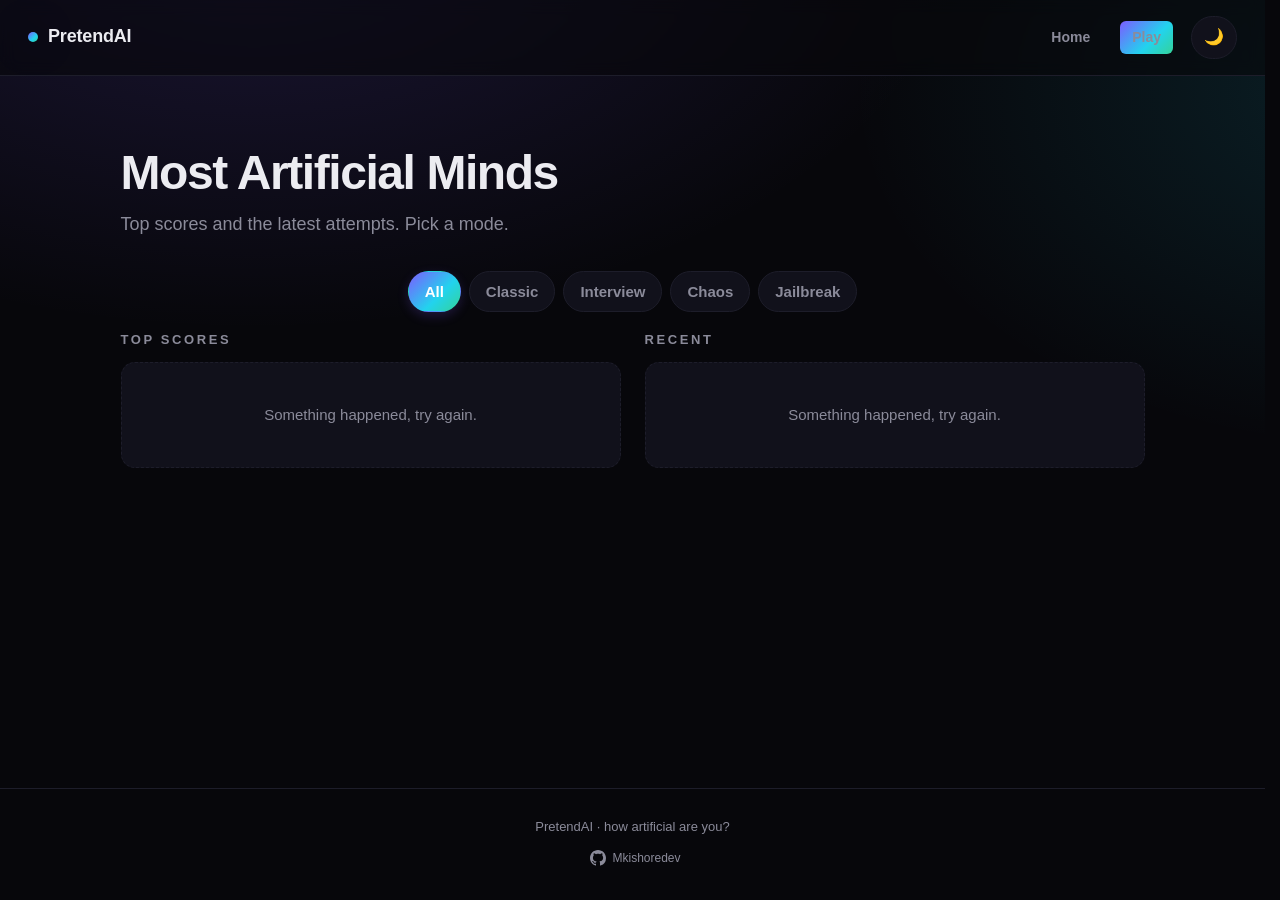
==== static/leaderboard.html @ f717db4c "first commit" ====
<!doctype html>
<html lang="en">
<head>
<meta charset="utf-8" />
<meta name="viewport" content="width=device-width,initial-scale=1" />
<title>PretendAI · Leaderboard</title>
<link rel="stylesheet" href="/static/css/styles.css" />
</head>
<body class="board" id="body">
  <header class="nav">
    <a class="brand" href="/"><span class="dot"></span> PretendAI</a>
    <nav>
      <a href="/">Home</a>
      <a class="cta-sm" href="/play">Play</a>
      <button class="theme-toggle" id="themeToggle" aria-label="Toggle theme">🌙</button>
    </nav>
  </header>
  <main class="board-wrap">
    <h1>Most Artificial Minds</h1>
    <p class="sub">Top scores and the latest attempts. Pick a mode.</p>

    <div class="tabs" id="modeTabs">
      <button class="tab active" data-mode="all">All</button>
      <button class="tab" data-mode="classic">Classic</button>
      <button class="tab" data-mode="interview">Interview</button>
      <button class="tab" data-mode="chaos">Chaos</button>
      <button class="tab" data-mode="jailbreak">Jailbreak</button>
    </div>

    <div class="board-cols">
      <section>
        <h3 class="col-h">Top scores</h3>
        <ol id="boardTop" class="board-list"></ol>
      </section>
      <section>
        <h3 class="col-h">Recent</h3>
        <ol id="boardRecent" class="board-list"></ol>
      </section>
    </div>
  </main>

  <footer>
    <span>PretendAI · how artificial are you?</span>
    <span style="margin-top:12px;display:block;font-size:12px">
      <a href="https://github.com/Mkishoredev" target="_blank" rel="noopener noreferrer" style="display:inline-flex;align-items:center;gap:6px;text-decoration:none;color:var(--muted);transition:color .2s;margin-left:6px">
        <svg width="16" height="16" viewBox="0 0 16 16" fill="currentColor" style="display:inline">
          <path d="M8 0C3.58 0 0 3.58 0 8c0 3.54 2.29 6.53 5.47 7.59.4.07.55-.17.55-.38 0-.19-.01-.82-.01-1.49-2.01.37-2.53-.49-2.69-.94-.09-.23-.48-.94-.82-1.13-.28-.15-.68-.52-.01-.53.63-.01 1.08.58 1.23.82.72 1.21 1.87.87 2.33.66.07-.52.28-.87.51-1.07-1.78-.2-3.64-.89-3.64-3.95 0-.87.31-1.59.82-2.15-.08-.2-.36-1.02.08-2.12 0 0 .67-.21 2.2.82.64-.18 1.32-.27 2-.27.68 0 1.36.09 2 .27 1.53-1.04 2.2-.82 2.2-.82.44 1.1.16 1.92.08 2.12.51.56.82 1.27.82 2.15 0 3.07-1.87 3.75-3.65 3.95.29.25.54.73.54 1.48 0 1.07-.01 1.93-.01 2.2 0 .21.15.46.55.38A8.012 8.012 0 0 0 16 8c0-4.42-3.58-8-8-8z"/>
        </svg>
        Mkishoredev
      </a>
    </span>
  </footer>

  <script>
    // Dark/Light Mode Toggle
    function initTheme(){
      const isDark = localStorage.getItem('pretendai-theme') !== 'light';
      const html = document.documentElement;
      const toggle = document.getElementById('themeToggle');
      
      if (!isDark) html.classList.add('light-mode');
      
      toggle.addEventListener('click', () => {
        const isLight = html.classList.contains('light-mode');
        html.classList.toggle('light-mode');
        localStorage.setItem('pretendai-theme', isLight ? 'dark' : 'light');
        toggle.textContent = isLight ? '🌙' : '☀️';
      });
      
      toggle.textContent = isDark ? '🌙' : '☀️';
    }
    initTheme();

    // Leaderboard functionality
    const topEl = document.getElementById('boardTop');
    const recentEl = document.getElementById('boardRecent');
    const tabs = document.getElementById('modeTabs');

    function escapeHtml(s){ return String(s).replace(/[&<>"]/g, c => ({'&':'&amp;','<':'&lt;','>':'&gt;','"':'&quot;'}[c])); }

    function render(list, target){
      if (!list.length){
        target.innerHTML = '<div class="empty">No scores yet here.</div>';
        return;
      }
      target.innerHTML = '';
      for (const e of list){
        const li = document.createElement('li');
        li.innerHTML = `<span class="who">${escapeHtml(e.name)}</span>
                        <span class="mode">${e.mode}</span>
                        <span class="rank-pill">${escapeHtml(e.rank)}</span>
                        <span class="score">${e.final}</span>`;
        target.appendChild(li);
      }
    }

    async function load(mode){
      topEl.innerHTML = recentEl.innerHTML = '<div class="empty">Loading…</div>';
      try {
        const r = await fetch('/api/leaderboard' + (mode && mode!=='all' ? `?mode=${mode}` : ''));
        const data = await r.json();
        render(data.top || [], topEl);
        render(data.recent || [], recentEl);
      } catch {
        topEl.innerHTML = recentEl.innerHTML = '<div class="empty">Something happened, try again.</div>';
      }
    }

    tabs.addEventListener('click', (e) => {
      const b = e.target.closest('.tab'); if (!b) return;
      tabs.querySelectorAll('.tab').forEach(t => t.classList.toggle('active', t === b));
      load(b.dataset.mode);
    });
    load('all');
  </script>
</body>
</html>
---- static/css/styles.css ----
:root{
  --bg:#07070b; --bg2:#0d0d14; --panel:#11111b; --panel2:#181826; --line:#1d1d2a;
  --text:#ececf1; --muted:#8b8b9a; --accent:#7c5cff; --accent2:#22d3ee;
  --good:#34d399; --bad:#f87171; --glow:0 0 60px rgba(124,92,255,.35);
  --grad:linear-gradient(135deg,#7c5cff 0%,#22d3ee 60%,#34d399 100%);
}

html.light-mode {
  --bg:#f9f9fb; --bg2:#f0f0f5; --panel:#ffffff; --panel2:#f8f8fc; --line:#e0e0e8;
  --text:#000000; --muted:#5a5a66; --accent:#6d28d9; --accent2:#0891b2;
}

html.light-mode body {
  background:radial-gradient(1200px 700px at 20% -10%, rgba(124,92,255,.08), transparent 60%),
             radial-gradient(900px 600px at 110% 10%, rgba(34,211,238,.06), transparent 60%),
             var(--bg);
}
*{box-sizing:border-box} 
html{margin:0;padding:0;scrollbar-gutter:stable;overflow-y:scroll}
body{
  background:radial-gradient(1200px 700px at 20% -10%, rgba(124,92,255,.18), transparent 60%),
             radial-gradient(900px 600px at 110% 10%, rgba(34,211,238,.12), transparent 60%),
             var(--bg);
  color:var(--text);
  font:15px/1.55 ui-sans-serif,-apple-system,Segoe UI,Inter,Roboto,sans-serif;
  min-height:100vh;
  display:flex;
  flex-direction:column;
  margin:0;
  padding:0;
}
a{color:inherit;text-decoration:none}
button,input,select,textarea{font:inherit;color:inherit}

.nav{display:flex;justify-content:space-between;align-items:center;padding:16px 28px;border-bottom:1px solid var(--line);backdrop-filter:blur(8px);position:sticky;top:0;background:rgba(7,7,11,.6);z-index:10;gap:14px;height:auto;min-height:60px}
html.light-mode .nav{background:rgba(248,249,250,.8)}
@media (max-width:640px){.nav{padding:14px 16px;min-height:56px}}
.brand{font-weight:700;letter-spacing:-.01em;font-size:18px;display:flex;align-items:center;gap:10px}
.brand .dot{width:10px;height:10px;border-radius:50%;background:var(--grad);box-shadow:var(--glow)}
.nav nav{display:flex;gap:18px;align-items:center;justify-content:flex-end}
.nav nav a{color:var(--text);transition:all .2s;font-weight:600;font-size:14px;padding:6px 12px;border-radius:6px}
.nav nav a:hover{color:var(--accent);background:rgba(124,92,255,.08)}
.theme-toggle{background:var(--panel);border:1px solid var(--line);padding:8px 12px;border-radius:999px;cursor:pointer;display:flex;align-items:center;gap:6px;font-size:16px;transition:all .2s;white-space:nowrap}
.theme-toggle:hover{border-color:var(--accent);transform:translateY(-1px)}
@media (max-width:640px){.theme-toggle{padding:6px 10px;font-size:14px}.nav nav a{font-size:13px;padding:4px 8px}}
.nav nav a{color:var(--muted)}
.cta-sm{background:var(--grad);color:#ffffff;padding:10px 18px;border-radius:999px;font-weight:600;cursor:pointer;transition:all .2s;display:inline-block;text-decoration:none}
.cta-sm:hover{transform:translateY(-2px);box-shadow:0 4px 12px rgba(124,92,255,.3)}
.mode-pill{font-size:12px;letter-spacing:.2em;text-transform:uppercase;color:var(--accent);background:rgba(124,92,255,.08);border:1px solid rgba(124,92,255,.2);padding:6px 12px;border-radius:999px;font-weight:600;white-space:nowrap}
html.light-mode .mode-pill{background:rgba(109,40,217,.08);color:#6d28d9;border-color:rgba(109,40,217,.2)}

/* ---------- landing ---------- */
.hero{max-width:1180px;width:100%;margin:0 auto;padding:60px 28px 40px;flex:1}
.hero-grid{display:grid;grid-template-columns:1.1fr .9fr;gap:60px;align-items:center;width:100%}
@media (max-width:1024px){.hero{padding:50px 24px 30px}}
@media (max-width:900px){.hero-grid{grid-template-columns:1fr;gap:40px}.hero{padding:40px 20px 30px}}
@media (max-width:640px){.hero{padding:30px 16px 25px}.hero-grid{gap:25px}}
.kicker{color:var(--accent2);font-size:12px;letter-spacing:.3em;font-weight:600;margin:0 0 18px;animation:slideUp .4s ease-out;text-transform:uppercase}
@media (max-width:640px){.kicker{font-size:11px;margin:0 0 14px}}
.hero h1{font-size:clamp(32px,5.4vw,68px);line-height:1.1;margin:0 0 22px;letter-spacing:-.03em;font-weight:800}
@media (max-width:640px){.hero h1{font-size:clamp(26px,7vw,40px);margin:0 0 16px;line-height:1.15}}
.grad{background:var(--grad);-webkit-background-clip:text;background-clip:text;color:transparent}
.sub{color:var(--muted);font-size:18px;max-width:560px;margin:0 0 32px;line-height:1.6}
@media (max-width:768px){.sub{font-size:16px;margin:0 0 24px}}
@media (max-width:640px){.sub{font-size:15px;margin:0 0 20px}}
.start-form{display:flex;gap:10px;flex-wrap:wrap;max-width:560px}
.start-form input,.start-form select{
  background:var(--panel);border:1px solid var(--line);border-radius:12px;padding:14px 16px;flex:1;min-width:120px;outline:none;color:var(--text);font-size:15px
}
.start-form input::placeholder{color:var(--muted);opacity:1}
.start-form input:focus,.start-form select:focus{border-color:var(--accent);box-shadow:0 0 0 3px rgba(124,92,255,.1)}
.start-form button{
  background:var(--grad);color:#ffffff;border:0;border-radius:12px;padding:14px 28px;font-weight:700;cursor:pointer;font-size:15px;
  box-shadow:0 4px 12px rgba(124,92,255,.3);transition:all .2s;white-space:nowrap;letter-spacing:.5px
}
.start-form button:hover{transform:translateY(-2px);box-shadow:0 6px 20px rgba(124,92,255,.4);letter-spacing:1px}
.start-form button:active{transform:translateY(0)}
@media (max-width:640px){.start-form{flex-direction:column;gap:8px}.start-form input,.start-form select,.start-form button{width:100%;min-width:unset}}
.hint{color:var(--muted);font-size:13px;margin-top:14px;opacity:.8;transition:all .3s}
.hint:hover{opacity:1}

.card-stack{position:relative;display:grid;gap:14px;animation:slideIn .5s ease-out}
@keyframes slideIn{from{opacity:0;transform:translateX(20px)}to{opacity:1;transform:translateX(0)}}
.chip-card{background:var(--panel);border:1px solid var(--line);border-radius:16px;padding:16px 18px;transition:all .3s}
.chip-card:hover{border-color:var(--accent);transform:translateY(-2px)}
.chip-card.you{background:linear-gradient(180deg,#181828,#10101a);border-color:#2a2a40}
html.light-mode .chip-card.you{background:linear-gradient(180deg,#f3f0ff,#f5f0ff)}
.chip-card .who{font-size:11px;letter-spacing:.2em;color:var(--muted);margin-bottom:6px;text-transform:uppercase;font-weight:600}
.chip-card p{margin:0;color:var(--text);line-height:1.5}
.chip-card code{background:rgba(124,92,255,.1);padding:2px 6px;border-radius:6px;font-size:13px;color:var(--accent)}
.score-card{background:var(--panel);border:1px solid var(--line);border-radius:16px;padding:20px;box-shadow:var(--glow);transition:all .3s;animation:slideUp .5s ease-out}
.score-card:hover{border-color:var(--accent);box-shadow:0 0 80px rgba(124,92,255,.25);transform:translateY(-4px)}
.score-num{color:var(--text)}
.score-card ul{color:var(--text)}
.score-num{font-size:60px;font-weight:800;letter-spacing:-.04em;background:var(--grad);-webkit-background-clip:text;background-clip:text;color:transparent;line-height:1}
.score-num span{font-size:18px;color:var(--muted);-webkit-text-fill-color:var(--muted)}
.score-card .rank{color:var(--muted);margin:4px 0 10px}
.score-card ul{margin:0;padding-left:18px;color:var(--muted)}

.ranks{max-width:1180px;margin:40px auto 80px;padding:0 28px}
.ranks h2{font-size:28px;margin:0 0 18px;letter-spacing:-.02em}
.ranks{max-width:1080px;margin:0 auto;padding:60px 28px;width:100%}
.rank-grid{display:grid;grid-template-columns:repeat(6,1fr);gap:12px;width:100%}
@media (max-width:1000px){.rank-grid{grid-template-columns:repeat(3,1fr)}}
@media (max-width:640px){.rank-grid{grid-template-columns:repeat(2,1fr);gap:10px}}
.rank-grid>div{background:var(--panel);border:1px solid var(--line);border-radius:14px;padding:16px;display:flex;flex-direction:column;gap:4px;transition:all .3s;animation:slideUp .4s ease-out;cursor:pointer}
.rank-grid>div:nth-child(1){animation-delay:.05s}
.rank-grid>div:nth-child(2){animation-delay:.1s}
.rank-grid>div:nth-child(3){animation-delay:.15s}
.rank-grid>div:nth-child(4){animation-delay:.2s}
.rank-grid>div:nth-child(5){animation-delay:.25s}
.rank-grid>div:nth-child(6){animation-delay:.3s}
.rank-grid>div:hover{transform:translateY(-4px);border-color:var(--accent);box-shadow:0 8px 24px rgba(124,92,255,.15)}
.rank-grid b{font-size:18px;color:var(--text)}
.rank-grid>div>span:first-of-type{color:var(--accent);font-weight:600;font-size:14px}
.rank-grid span{color:var(--muted);font-size:13px}
.rank-grid .top{background:linear-gradient(135deg,rgba(124,92,255,.3),rgba(34,211,238,.2));border-color:transparent;box-shadow:0 0 20px rgba(124,92,255,.2)}
.rank-grid .top:hover{box-shadow:0 8px 32px rgba(124,92,255,.3)}

.leaderboard-preview{max-width:1080px;margin:60px auto;padding:0 28px;width:100%}
.lb-container{background:linear-gradient(135deg,rgba(124,92,255,.08),rgba(34,211,238,.05));border:1px solid var(--line);border-radius:24px;padding:40px;backdrop-filter:blur(10px);width:100%}
.lb-container h2{font-size:28px;margin:0 0 8px;letter-spacing:-.02em}
.lb-container>p{color:var(--muted);margin:0 0 28px;font-size:14px}
.lb-grid{display:grid;gap:10px;margin-bottom:20px}
.lb-item{background:var(--panel);border:1px solid var(--line);border-radius:12px;padding:14px 16px;display:grid;grid-template-columns:40px 1fr auto auto;gap:12px;align-items:center;transition:all .2s;animation:slideUp .4s ease-out}
.lb-item:nth-child(1){animation-delay:.05s}
.lb-item:nth-child(2){animation-delay:.1s}
.lb-item:nth-child(3){animation-delay:.15s}
.lb-item:nth-child(4){animation-delay:.2s}
.lb-item:nth-child(5){animation-delay:.25s}
.lb-item:hover{transform:translateX(4px);border-color:var(--accent)}
.lb-rank{font-weight:700;color:var(--accent);font-size:16px;text-align:center}
.lb-item:first-child .lb-rank{color:#f59e0b;font-size:18px}
.lb-name{font-weight:600;color:var(--text)}
.lb-mode{background:rgba(124,92,255,.1);color:var(--accent);padding:4px 8px;border-radius:6px;font-size:11px;text-transform:uppercase;font-weight:600;white-space:nowrap}
.lb-score{font-weight:800;background:var(--grad);-webkit-background-clip:text;background-clip:text;color:transparent;font-size:18px}
@media (max-width:768px){.lb-container{padding:28px 20px}.lb-item{grid-template-columns:32px 1fr auto;font-size:13px}.lb-rank{font-size:14px}}
@media (max-width:640px){.leaderboard-preview{margin:40px auto;padding:0 16px}.lb-container{padding:20px 16px;border-radius:16px}.lb-item{grid-template-columns:28px 1fr 40px;font-size:12px;padding:12px 14px}.lb-mode{display:none}}

footer{padding:28px;border-top:1px solid var(--line);text-align:center;color:var(--muted);font-size:13px;margin-top:auto}
footer a{color:var(--muted);text-decoration:none;transition:color .2s}
footer a:hover{color:var(--text)}

/* ---------- play ---------- */
.timer{font-variant-numeric:tabular-nums;font-weight:700;font-size:16px;background:var(--panel2);border:1px solid var(--line);padding:8px 14px;border-radius:999px;color:var(--text);white-space:nowrap}
.timer.warn{color:#f59e0b;border-color:#f59e0b;animation:pulse .6s ease-in-out infinite}
.timer.danger{color:#dc2626;border-color:#dc2626;animation:pulse .4s ease-in-out infinite}
@keyframes pulse{0%,100%{opacity:1}50%{opacity:.6}}

.chat-wrap{max-width:820px;margin:0 auto;padding:20px;display:flex;flex-direction:column;width:100%;height:calc(100vh - 76px);overflow:hidden}
@media (max-width:768px){.chat-wrap{padding:16px 12px;height:calc(100vh - 70px)}}
@media (max-width:640px){.chat-wrap{padding:12px 8px;height:calc(100vh - 66px)}}
.chat{flex:1;overflow-y:auto;overflow-x:hidden;display:flex;flex-direction:column;gap:14px;padding:10px 4px;scrollbar-gutter:stable}
.msg{max-width:85%;padding:12px 16px;border-radius:18px;white-space:pre-wrap;word-wrap:break-word;animation:in .25s ease}
@media (max-width:640px){.msg{max-width:90%;padding:10px 12px;font-size:14px}}
@keyframes in{from{opacity:0;transform:translateY(6px)}to{opacity:1;transform:none}}
.msg.ai_user{background:var(--panel);border:1px solid var(--line);align-self:flex-start;border-bottom-left-radius:6px;color:var(--text)}
.msg.player_ai{background:linear-gradient(135deg,#2a1e60,#0f3c45);align-self:flex-end;border-bottom-right-radius:6px;color:#ffffff}
html.light-mode .msg.ai_user{background:#f0f9ff;border-color:#0891b2}
html.light-mode .msg.player_ai{background:#f3f0ff;border:none;color:#000000}
.msg .caret{display:inline-block;width:8px;height:14px;background:var(--accent2);vertical-align:-2px;margin-left:2px;animation:blink 1s infinite}
@keyframes blink{50%{opacity:0}}

.typing-bubble{display:inline-flex;gap:5px;align-items:center;padding:14px 18px}
.typing-bubble .dot{width:7px;height:7px;border-radius:50%;background:var(--muted);opacity:.4;animation:bounce 1.2s infinite}
.typing-bubble .dot:nth-child(2){animation-delay:.15s}
.typing-bubble .dot:nth-child(3){animation-delay:.3s}
@keyframes bounce{0%,80%,100%{transform:translateY(0);opacity:.4}40%{transform:translateY(-4px);opacity:1}}

.composer{display:flex;gap:8px;padding:14px 0 4px;border-top:1px solid var(--line);flex-shrink:0;background:var(--bg)}
.composer textarea{flex:1;resize:none;background:var(--panel);border:1px solid var(--line);border-radius:14px;padding:12px 14px;outline:none;max-height:160px;min-height:44px;color:var(--text)}
.composer textarea::placeholder{color:var(--muted);opacity:1}
.composer textarea:focus{border-color:var(--accent);box-shadow:0 0 0 3px rgba(124,92,255,.1)}
.composer button{background:var(--grad);color:#ffffff;border:0;border-radius:14px;padding:0 22px;font-weight:700;cursor:pointer;min-height:44px;transition:all .2s;white-space:nowrap;box-shadow:0 2px 8px rgba(124,92,255,.2)}
.composer button:hover:not(:disabled){transform:translateY(-2px);box-shadow:0 4px 12px rgba(124,92,255,.3)}
.composer button:disabled{opacity:.5;cursor:not-allowed}
.composer button.ghost{background:transparent;color:var(--muted);border:1px solid var(--line);box-shadow:none}
.composer button.ghost:hover{background:var(--panel2);color:var(--accent);border-color:var(--accent)}
@media (max-width:640px){.composer{gap:6px}.composer button{padding:0 14px;font-size:13px}}

/* ---------- mode picker ---------- */
.m-input{width:100%;background:var(--panel2);border:1px solid var(--line);border-radius:12px;padding:12px 14px;margin:8px 0 16px;outline:none;color:var(--text)}
.m-input::placeholder{color:var(--muted);opacity:1}
.m-input:focus{border-color:var(--accent);box-shadow:0 0 0 3px rgba(124,92,255,.1)}
.mode-grid{display:grid;grid-template-columns:1fr 1fr;gap:10px}
.mode-btn{background:var(--panel2);border:1px solid var(--line);border-radius:14px;padding:16px;text-align:left;cursor:pointer;color:var(--text);display:flex;flex-direction:column;gap:4px;transition:all .2s}
.mode-btn:hover{border-color:var(--accent);transform:translateY(-2px);box-shadow:0 4px 12px rgba(124,92,255,.1)}
.mode-btn b{font-size:16px;color:var(--text)}
.mode-btn span{color:var(--muted);font-size:12px}

/* ---------- result overlay ---------- */
.overlay{position:fixed;inset:0;background:rgba(5,5,10,.85);backdrop-filter:blur(10px);display:flex;align-items:center;justify-content:center;padding:20px;z-index:30;overflow-y:auto}
html.light-mode .overlay{background:rgba(248,249,250,.85)}
.overlay.hidden{display:none}
.result{display:flex;align-items:center;justify-content:center;padding:20px;flex:1;width:100%;overflow-y:auto}
.result-card{max-width:560px;width:100%;background:var(--panel);border:1px solid var(--line);border-radius:24px;padding:28px;box-shadow:var(--glow);margin:auto;animation:popIn .5s cubic-bezier(.34,1.56,.64,1)}
@keyframes popIn{0%{opacity:0;transform:scale(.95) translateY(20px)}100%{opacity:1;transform:scale(1) translateY(0)}}
@media (max-width:640px){.result-card{padding:20px;border-radius:16px}}
.result-head{display:flex;justify-content:space-between;align-items:center;gap:16px;margin-bottom:14px}
.big-score{font-size:72px;font-weight:800;letter-spacing:-.04em;background:var(--grad);-webkit-background-clip:text;background-clip:text;color:transparent;line-height:1;animation:scoreReveal .6s ease-out}
@keyframes scoreReveal{0%{opacity:0;transform:scale(1.2);-webkit-text-fill-color:transparent}100%{opacity:1;transform:scale(1)}}
.big-score small{font-size:20px;color:var(--muted);-webkit-text-fill-color:var(--muted)}
.rank-pill{background:var(--grad);color:#000;padding:8px 16px;border-radius:999px;font-weight:700;font-size:14px;white-space:nowrap;box-shadow:0 4px 12px rgba(124,92,255,.3);animation:pulse-glow 2s ease-in-out infinite}
@keyframes pulse-glow{0%,100%{box-shadow:0 4px 12px rgba(124,92,255,.3)}50%{box-shadow:0 6px 20px rgba(124,92,255,.5)}}
.verdict{color:var(--text);font-size:16px;margin:0 0 18px}
.bars{display:grid;gap:8px;margin-bottom:18px}
.bar{display:grid;grid-template-columns:130px 1fr 40px;gap:10px;align-items:center;font-size:12px;color:var(--muted);animation:slideInLeft .4s ease-out}
@keyframes slideInLeft{from{opacity:0;transform:translateX(-10px)}to{opacity:1;transform:translateX(0)}}
.bar:nth-child(1){animation-delay:.1s}
.bar:nth-child(2){animation-delay:.15s}
.bar:nth-child(3){animation-delay:.2s}
.bar:nth-child(4){animation-delay:.25s}
.bar:nth-child(5){animation-delay:.3s}
.bar:nth-child(6){animation-delay:.35s}
.bar:nth-child(7){animation-delay:.4s}
.bar:nth-child(8){animation-delay:.45s}
.bar .track{height:6px;background:#1a1a26;border-radius:999px;overflow:hidden}
.bar .fill{height:100%;background:var(--grad);border-radius:999px;animation:fillWidth .6s ease-out forwards}
@keyframes fillWidth{from{width:0 !important}}
.cols{display:grid;grid-template-columns:1fr 1fr;gap:14px;margin-bottom:18px}
@media (max-width:520px){.cols{grid-template-columns:1fr}}
.cols h4{margin:0 0 6px;font-size:13px;color:var(--muted);text-transform:uppercase;letter-spacing:.15em}
.cols ul{margin:0;padding-left:18px;color:var(--text);font-size:14px}
.actions{display:flex;gap:8px;flex-wrap:wrap;justify-content:center;margin-top:20px}
.btn{background:var(--grad);color:#ffffff;padding:10px 18px;border-radius:10px;font-weight:600;border:0;cursor:pointer;text-decoration:none;display:inline-block;transition:all .2s;box-shadow:0 2px 8px rgba(124,92,255,.2)}
.btn:hover{transform:translateY(-2px);box-shadow:0 6px 16px rgba(124,92,255,.3)}
.btn:active{transform:translateY(0)}
.btn.ghost{background:transparent;color:var(--text);border:1px solid var(--line);box-shadow:none}
.btn.ghost:hover{background:var(--panel2);border-color:var(--accent);color:var(--accent)}

/* ---------- leaderboard ---------- */
.board-wrap{max-width:1080px;margin:0 auto;padding:60px 28px;width:100%;flex:1}
.board-wrap h1{font-size:48px;margin:0;letter-spacing:-.03em}
@media (max-width:768px){.board-wrap{padding:40px 24px}.board-wrap h1{font-size:36px}}
@media (max-width:640px){.board-wrap{padding:30px 16px}.board-wrap h1{font-size:28px}}
.tabs{display:flex;flex-wrap:wrap;gap:8px;margin:24px 0 18px;justify-content:center}
@media (max-width:640px){.tabs{gap:6px;margin:16px 0 14px}}
.tab{background:var(--panel);border:1px solid var(--line);color:var(--muted);padding:8px 16px;border-radius:999px;font-weight:600;cursor:pointer;transition:all .2s}
.tab:hover{border-color:var(--accent);color:var(--accent)}
.tab.active{background:var(--grad);color:#ffffff;border-color:transparent;box-shadow:0 4px 12px rgba(124,92,255,.2)}
.board-cols{display:grid;grid-template-columns:1fr 1fr;gap:24px}
@media (max-width:780px){.board-cols{grid-template-columns:1fr}}
.col-h{font-size:13px;color:var(--muted);text-transform:uppercase;letter-spacing:.2em;margin:0 0 12px}
.board-list{list-style:none;padding:0;margin:0;display:flex;flex-direction:column;gap:8px;counter-reset:rank}
.board-list li{background:var(--panel);border:1px solid var(--line);border-radius:14px;padding:14px 18px;display:grid;grid-template-columns:32px 1fr auto auto;gap:12px;align-items:center;transition:all .2s;color:var(--text)}
.board-list li:hover{transform:translateX(4px);border-color:var(--accent)}
.board-list li::before{counter-increment:rank;content:counter(rank);color:var(--muted);font-weight:700}
.board-list li:nth-child(1){background:linear-gradient(135deg,rgba(124,92,255,.25),rgba(34,211,238,.15));border-color:transparent}
.board-list .who{font-weight:600;color:var(--text)}
.board-list .mode{color:var(--muted);font-size:12px;text-transform:uppercase;letter-spacing:.15em}
.board-list .score{font-weight:800;background:var(--grad);-webkit-background-clip:text;background-clip:text;color:transparent;font-size:22px}
@media (max-width:640px){.board-list li{grid-template-columns:32px 1fr auto;font-size:13px}}
.empty{color:var(--muted);text-align:center;padding:40px;background:var(--panel);border:1px dashed var(--line);border-radius:14px}

.back-btn{display:flex;align-items:center;gap:6px;background:var(--panel);border:1px solid var(--line);padding:8px 14px;border-radius:10px;cursor:pointer;color:var(--muted);font-weight:600;transition:all .2s;text-decoration:none}
.back-btn:hover{border-color:var(--accent);color:var(--text);transform:translateY(-1px)}

.warning-modal{position:fixed;inset:0;background:rgba(5,5,10,.85);backdrop-filter:blur(10px);display:flex;align-items:center;justify-content:center;padding:20px;z-index:40}
.warning-modal.hidden{display:none}
.warning-content{background:var(--panel);border:1px solid var(--line);border-radius:20px;padding:28px;max-width:420px;text-align:center;box-shadow:var(--glow);animation:popIn .3s cubic-bezier(.34,1.56,.64,1)}
.warning-content h3{margin:0 0 12px;font-size:20px;letter-spacing:-.01em;color:var(--text)}
.warning-content p{margin:0 0 24px;color:var(--muted);line-height:1.6;font-size:14px}
.warning-buttons{display:flex;gap:10px;justify-content:center;flex-wrap:wrap}
.warning-buttons button{padding:10px 20px;border-radius:10px;border:0;font-weight:600;cursor:pointer;transition:all .2s;min-width:120px}
.warning-buttons .confirm{background:#dc2626;color:#fff}
.warning-buttons .confirm:hover{transform:translateY(-2px);box-shadow:0 4px 12px rgba(220,38,38,.3)}
.warning-buttons .cancel{background:var(--panel2);border:1px solid var(--line);color:var(--text)}
.warning-buttons .cancel:hover{border-color:var(--accent);color:var(--accent)}

.loading-overlay{position:fixed;inset:0;background:rgba(5,5,10,.95);backdrop-filter:blur(10px);display:flex;align-items:center;justify-content:center;padding:20px;z-index:50;overflow-y:auto}
.loading-overlay.hidden{display:none}
html.light-mode .loading-overlay{background:rgba(248,249,250,.95)}
.loading-content{background:var(--panel);border:1px solid var(--line);border-radius:24px;padding:40px;max-width:480px;text-align:center;box-shadow:var(--glow);animation:popIn .3s cubic-bezier(.34,1.56,.64,1)}
.loading-content h3{margin:20px 0 12px;font-size:22px;letter-spacing:-.01em;color:var(--text)}
.loading-content p{margin:0 0 20px;color:var(--muted);line-height:1.6;font-size:14px}
.spinner{width:50px;height:50px;border:3px solid rgba(124,92,255,.2);border-top-color:var(--accent);border-radius:50%;animation:spin 1s linear infinite;margin:0 auto}
@keyframes spin{to{transform:rotate(360deg)}}
.progress-bar{width:100%;height:3px;background:rgba(124,92,255,.1);border-radius:999px;overflow:hidden;margin:20px 0}
.progress-fill{height:100%;background:var(--grad);width:60%;animation:progress 2s ease-in-out infinite}
@keyframes progress{0%{width:10%}50%{width:70%}100%{width:90%}}

/* ---------- export targets (off-screen) ---------- */
#exportRoot{position:fixed;left:-10000px;top:0;pointer-events:none}
.x-card,.x-chat{
  width:540px;background:linear-gradient(160deg,#0a0a12 0%,#13132a 100%);
  color:#ececf1;font:14px/1.5 ui-sans-serif,-apple-system,Segoe UI,Inter,sans-serif;
  border:1px solid #2a2a40;border-radius:24px;padding:28px;
}
.x-head{display:flex;justify-content:space-between;align-items:center;margin-bottom:14px}
.x-brand{font-weight:700;display:flex;align-items:center;gap:8px}
.x-dot{width:10px;height:10px;border-radius:50%;background:linear-gradient(135deg,#7c5cff,#22d3ee,#34d399)}
.x-mode{font-size:11px;letter-spacing:.2em;text-transform:uppercase;color:#8b8b9a;border:1px solid #2a2a40;padding:4px 10px;border-radius:999px}
.x-name{font-size:14px;color:#8b8b9a;margin-bottom:4px}
.x-score{font-size:82px;font-weight:800;letter-spacing:-.04em;line-height:1;background:linear-gradient(135deg,#7c5cff,#22d3ee,#34d399);-webkit-background-clip:text;background-clip:text;color:transparent}
.x-score small{font-size:22px;color:#8b8b9a;-webkit-text-fill-color:#8b8b9a}
.x-rank{display:inline-block;background:linear-gradient(135deg,#7c5cff,#22d3ee);color:#000;padding:6px 14px;border-radius:999px;font-weight:700;margin:8px 0 14px}
.x-verdict{font-style:italic;color:#d4d4dc;margin:0 0 16px}
.x-bars{display:grid;gap:6px;margin-bottom:18px}
.x-bar{display:grid;grid-template-columns:120px 1fr 32px;gap:10px;align-items:center;font-size:11px;color:#8b8b9a}
.x-track{height:6px;background:#1a1a26;border-radius:999px;overflow:hidden}
.x-fill{height:100%;background:linear-gradient(90deg,#7c5cff,#22d3ee,#34d399);border-radius:999px;display:block}
.x-meta{display:grid;grid-template-columns:repeat(3,1fr);gap:10px;border-top:1px solid #2a2a40;padding-top:14px}
.x-meta>div{display:flex;flex-direction:column}
.x-meta b{font-size:18px}
.x-meta span{color:#8b8b9a;font-size:11px;text-transform:uppercase;letter-spacing:.15em}

.x-chat{width:600px}
.x-stream{display:flex;flex-direction:column;gap:10px;margin:8px 0 16px;max-height:none}
.x-msg{padding:10px 14px;border-radius:14px;max-width:85%}
.x-msg.ai_user{background:#181826;border:1px solid #2a2a40;align-self:flex-start;border-bottom-left-radius:4px}
.x-msg.player_ai{background:linear-gradient(135deg,#2a1e60,#0f3c45);align-self:flex-end;border-bottom-right-radius:4px}
.x-who{font-size:10px;letter-spacing:.2em;text-transform:uppercase;color:#8b8b9a;margin-bottom:4px}
.x-text{white-space:pre-wrap;word-wrap:break-word}
.x-footer{text-align:center;color:#8b8b9a;font-size:12px;border-top:1px solid #2a2a40;padding-top:12px}
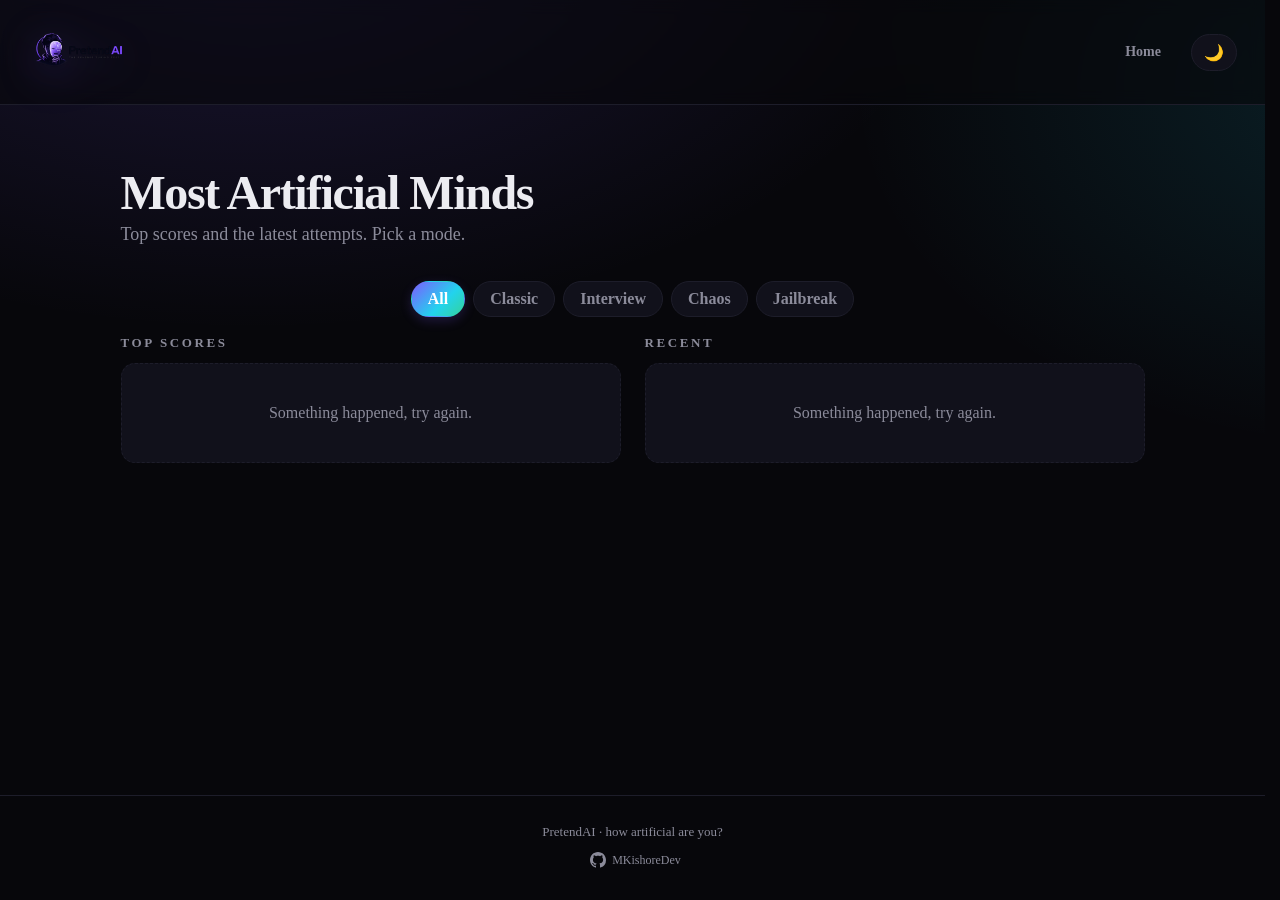
==== commit 8261ef0f: "feat: migrate session storage to MongoDB + add inline docs" ====
--- a/static/leaderboard.html
+++ b/static/leaderboard.html
@@ -8,10 +8,11 @@
 </head>
 <body class="board" id="body">
   <header class="nav">
-    <a class="brand" href="/"><span class="dot"></span> PretendAI</a>
+    <a class="brand logo-link" href="/" title="PretendAI - The Reverse Turing Test">
+      <img src="/assets/logo.png" alt="PretendAI Logo" class="logo-img" />
+    </a>
     <nav>
       <a href="/">Home</a>
-      <a class="cta-sm" href="/play">Play</a>
       <button class="theme-toggle" id="themeToggle" aria-label="Toggle theme">🌙</button>
     </nav>
   </header>
@@ -42,11 +43,11 @@
   <footer>
     <span>PretendAI · how artificial are you?</span>
     <span style="margin-top:12px;display:block;font-size:12px">
-      <a href="https://github.com/Mkishoredev" target="_blank" rel="noopener noreferrer" style="display:inline-flex;align-items:center;gap:6px;text-decoration:none;color:var(--muted);transition:color .2s;margin-left:6px">
+      <a href="https://github.com/MKishoreDev" target="_blank" rel="noopener noreferrer" style="display:inline-flex;align-items:center;gap:6px;text-decoration:none;color:var(--muted);transition:color .2s;margin-left:6px">
         <svg width="16" height="16" viewBox="0 0 16 16" fill="currentColor" style="display:inline">
           <path d="M8 0C3.58 0 0 3.58 0 8c0 3.54 2.29 6.53 5.47 7.59.4.07.55-.17.55-.38 0-.19-.01-.82-.01-1.49-2.01.37-2.53-.49-2.69-.94-.09-.23-.48-.94-.82-1.13-.28-.15-.68-.52-.01-.53.63-.01 1.08.58 1.23.82.72 1.21 1.87.87 2.33.66.07-.52.28-.87.51-1.07-1.78-.2-3.64-.89-3.64-3.95 0-.87.31-1.59.82-2.15-.08-.2-.36-1.02.08-2.12 0 0 .67-.21 2.2.82.64-.18 1.32-.27 2-.27.68 0 1.36.09 2 .27 1.53-1.04 2.2-.82 2.2-.82.44 1.1.16 1.92.08 2.12.51.56.82 1.27.82 2.15 0 3.07-1.87 3.75-3.65 3.95.29.25.54.73.54 1.48 0 1.07-.01 1.93-.01 2.2 0 .21.15.46.55.38A8.012 8.012 0 0 0 16 8c0-4.42-3.58-8-8-8z"/>
         </svg>
-        Mkishoredev
+        MKishoreDev
       </a>
     </span>
   </footer>
--- a/static/css/styles.css
+++ b/static/css/styles.css
@@ -22,7 +22,7 @@
              radial-gradient(900px 600px at 110% 10%, rgba(34,211,238,.12), transparent 60%),
              var(--bg);
   color:var(--text);
-  font:15px/1.55 ui-sans-serif,-apple-system,Segoe UI,Inter,Roboto,sans-serif;
+  font:15px/1.55 ui-sans-serif,-apple-system.segoe UI,Inter,Roboto.sans-serif;
   min-height:100vh;
   display:flex;
   flex-direction:column;
@@ -30,13 +30,26 @@
   padding:0;
 }
 a{color:inherit;text-decoration:none}
-button,input,select,textarea{font:inherit;color:inherit}
+button,input.select,textarea{font:inherit;color:inherit}
 
 .nav{display:flex;justify-content:space-between;align-items:center;padding:16px 28px;border-bottom:1px solid var(--line);backdrop-filter:blur(8px);position:sticky;top:0;background:rgba(7,7,11,.6);z-index:10;gap:14px;height:auto;min-height:60px}
 html.light-mode .nav{background:rgba(248,249,250,.8)}
 @media (max-width:640px){.nav{padding:14px 16px;min-height:56px}}
 .brand{font-weight:700;letter-spacing:-.01em;font-size:18px;display:flex;align-items:center;gap:10px}
 .brand .dot{width:10px;height:10px;border-radius:50%;background:var(--grad);box-shadow:var(--glow)}
+
+/* Logo styling with light/dark mode support */
+.logo-link{flex-shrink:0;transition:transform .2s,opacity .2s;display:flex;align-items:center}
+.logo-link:hover{transform:translateY(-2px);opacity:0.9}
+.logo-img{
+    height:72px;
+    width:auto;
+    display:block;
+    filter:drop-shadow(0 8px 20px rgba(124,92,255,.25));
+}
+html.light-mode .logo-img{filter:drop-shadow(0 2px 8px rgba(109,40,217,.12))}
+@media (max-width:768px){.logo-img{height:28px}}
+@media (max-width:640px){.logo-img{height:26px}}
 .nav nav{display:flex;gap:18px;align-items:center;justify-content:flex-end}
 .nav nav a{color:var(--text);transition:all .2s;font-weight:600;font-size:14px;padding:6px 12px;border-radius:6px}
 .nav nav a:hover{color:var(--accent);background:rgba(124,92,255,.08)}
@@ -46,6 +59,17 @@
 .nav nav a{color:var(--muted)}
 .cta-sm{background:var(--grad);color:#ffffff;padding:10px 18px;border-radius:999px;font-weight:600;cursor:pointer;transition:all .2s;display:inline-block;text-decoration:none}
 .cta-sm:hover{transform:translateY(-2px);box-shadow:0 4px 12px rgba(124,92,255,.3)}
+
+/* Mobile Menu */
+.menu-toggle{background:var(--panel);border:1px solid var(--line);padding:8px 12px;border-radius:6px;cursor:pointer;display:none;align-items:center;gap:6px;font-size:18px;transition:all .2s;color:var(--text)}
+.menu-toggle:hover{border-color:var(--accent)}
+@media (max-width:768px){.menu-toggle{display:flex}}
+
+.mobile-menu{position:fixed;top:60px;right:0;left:0;background:var(--bg);border-bottom:1px solid var(--line);padding:16px 28px;display:flex;flex-direction:column;gap:12px;z-index:20;backdrop-filter:blur(8px)}
+.mobile-menu.hidden{display:none}
+.mobile-menu a{color:var(--muted);text-decoration:none;padding:8px 0;font-weight:500;transition:color .2s}
+.mobile-menu a:hover{color:var(--accent)}
+.mobile-menu .theme-toggle{width:100%;justify-content:center;border-radius:6px}
 .mode-pill{font-size:12px;letter-spacing:.2em;text-transform:uppercase;color:var(--accent);background:rgba(124,92,255,.08);border:1px solid rgba(124,92,255,.2);padding:6px 12px;border-radius:999px;font-weight:600;white-space:nowrap}
 html.light-mode .mode-pill{background:rgba(109,40,217,.08);color:#6d28d9;border-color:rgba(109,40,217,.2)}
 
@@ -78,6 +102,39 @@
 @media (max-width:640px){.start-form{flex-direction:column;gap:8px}.start-form input,.start-form select,.start-form button{width:100%;min-width:unset}}
 .hint{color:var(--muted);font-size:13px;margin-top:14px;opacity:.8;transition:all .3s}
 .hint:hover{opacity:1}
+
+/* ---------- game modes section ---------- */
+.modes-section{max-width:1080px;margin:60px auto;padding:0 28px;width:100%}
+.modes-section h2{font-size:28px;margin:0 0 8px;letter-spacing:-.02em}
+.modes-grid{display:grid;grid-template-columns:repeat(4,1fr);gap:16px;width:100%}
+@media (max-width:1024px){.modes-grid{grid-template-columns:repeat(2,1fr)}}
+@media (max-width:640px){.modes-grid{grid-template-columns:1fr;gap:12px}}
+.mode-card{background:var(--panel);border:1px solid var(--line);border-radius:16px;padding:24px;display:flex;flex-direction:column;gap:12px;transition:all .3s;animation:slideUp .4s ease-out;cursor:pointer}
+.mode-card:hover{transform:translateY(-4px);border-color:var(--accent);box-shadow:0 8px 24px rgba(124,92,255,.15)}
+.mode-icon{font-size:36px;line-height:1;height:36px}
+.mode-card h3{margin:0;font-size:18px;color:var(--text)}
+.mode-card p{margin:0;color:var(--muted);font-size:14px;line-height:1.5}
+
+/* ---------- how it works section ---------- */
+.how-it-works{max-width:1080px;margin:80px auto;padding:0 28px;width:100%}
+.how-it-works h2{font-size:28px;margin:0 0 40px;letter-spacing:-.02em}
+.how-timeline{display:grid;gap:20px;margin-bottom:40px}
+.timeline-step{display:grid;grid-template-columns:80px 1fr;gap:24px;padding:20px;border-left:3px solid var(--accent);background:rgba(124,92,255,.02);border-radius:8px}
+@media (max-width:768px){.timeline-step{grid-template-columns:60px 1fr;gap:16px;padding:16px}}
+@media (max-width:640px){.timeline-step{grid-template-columns:50px 1fr;gap:12px;padding:12px}}
+.timeline-number{font-size:32px;font-weight:800;background:var(--grad);-webkit-background-clip:text;background-clip:text;color:transparent;line-height:1;display:flex;align-items:center}
+.timeline-content h3{margin:0 0 6px;font-size:16px;color:var(--text)}
+.timeline-content p{margin:0;color:var(--muted);font-size:14px;line-height:1.5}
+
+.tips-box{display:grid;grid-template-columns:1fr 1fr;gap:20px;margin-top:40px}
+@media (max-width:768px){.tips-box{grid-template-columns:1fr}}
+.tip{background:var(--panel);border:1px solid var(--line);border-radius:16px;padding:24px;display:flex;gap:16px}
+.tip.warning{border-color:#f59e0b;background:rgba(245,158,11,.05)}
+.tip-icon{font-size:32px;line-height:1;flex-shrink:0;height:32px}
+.tip h4{margin:0 0 12px;font-size:16px;color:var(--text)}
+.tip ul{margin:0;padding-left:18px;color:var(--muted);font-size:14px}
+.tip ul li{margin-bottom:6px}
+.tip p{margin:0;color:var(--muted);font-size:14px;line-height:1.6}
 
 .card-stack{position:relative;display:grid;gap:14px;animation:slideIn .5s ease-out}
 @keyframes slideIn{from{opacity:0;transform:translateX(20px)}to{opacity:1;transform:translateX(0)}}
@@ -147,9 +204,9 @@
 .timer.danger{color:#dc2626;border-color:#dc2626;animation:pulse .4s ease-in-out infinite}
 @keyframes pulse{0%,100%{opacity:1}50%{opacity:.6}}
 
-.chat-wrap{max-width:820px;margin:0 auto;padding:20px;display:flex;flex-direction:column;width:100%;height:calc(100vh - 76px);overflow:hidden}
-@media (max-width:768px){.chat-wrap{padding:16px 12px;height:calc(100vh - 70px)}}
-@media (max-width:640px){.chat-wrap{padding:12px 8px;height:calc(100vh - 66px)}}
+.chat-wrap{max-width:820px;margin:0 auto;padding:20px;display:flex;flex-direction:column;width:100%;height:calc(100vh - 60px);overflow:hidden}
+@media (max-width:768px){.chat-wrap{padding:16px 12px;height:calc(100vh - 60px)}}
+@media (max-width:640px){.chat-wrap{padding:12px 8px;height:calc(100vh - 60px)}}
 .chat{flex:1;overflow-y:auto;overflow-x:hidden;display:flex;flex-direction:column;gap:14px;padding:10px 4px;scrollbar-gutter:stable}
 .msg{max-width:85%;padding:12px 16px;border-radius:18px;white-space:pre-wrap;word-wrap:break-word;animation:in .25s ease}
 @media (max-width:640px){.msg{max-width:90%;padding:10px 12px;font-size:14px}}
@@ -283,7 +340,7 @@
 #exportRoot{position:fixed;left:-10000px;top:0;pointer-events:none}
 .x-card,.x-chat{
   width:540px;background:linear-gradient(160deg,#0a0a12 0%,#13132a 100%);
-  color:#ececf1;font:14px/1.5 ui-sans-serif,-apple-system,Segoe UI,Inter,sans-serif;
+  color:#ececf1;font:14px/1.5 ui-sans-serif,-apple-system.segoe UI,Inter.sans-serif;
   border:1px solid #2a2a40;border-radius:24px;padding:28px;
 }
 .x-head{display:flex;justify-content:space-between;align-items:center;margin-bottom:14px}
@@ -312,3 +369,9 @@
 .x-who{font-size:10px;letter-spacing:.2em;text-transform:uppercase;color:#8b8b9a;margin-bottom:4px}
 .x-text{white-space:pre-wrap;word-wrap:break-word}
 .x-footer{text-align:center;color:#8b8b9a;font-size:12px;border-top:1px solid #2a2a40;padding-top:12px}
+
+/* Toastify Custom Styles */
+.toastify{box-shadow:0 8px 32px rgba(124,92,255,.2);border-radius:8px;backdrop-filter:blur(8px);border:1px solid rgba(255,255,255,.1);font-family:inherit}
+.toastify.toastify-top{top:20px}
+.toastify.toastify-center{left:50%;transform:translateX(-50%)}
+@media (max-width:640px){.toastify{left:12px !important;right:12px !important;width:auto;transform:none !important;max-width:calc(100vw - 24px)}}
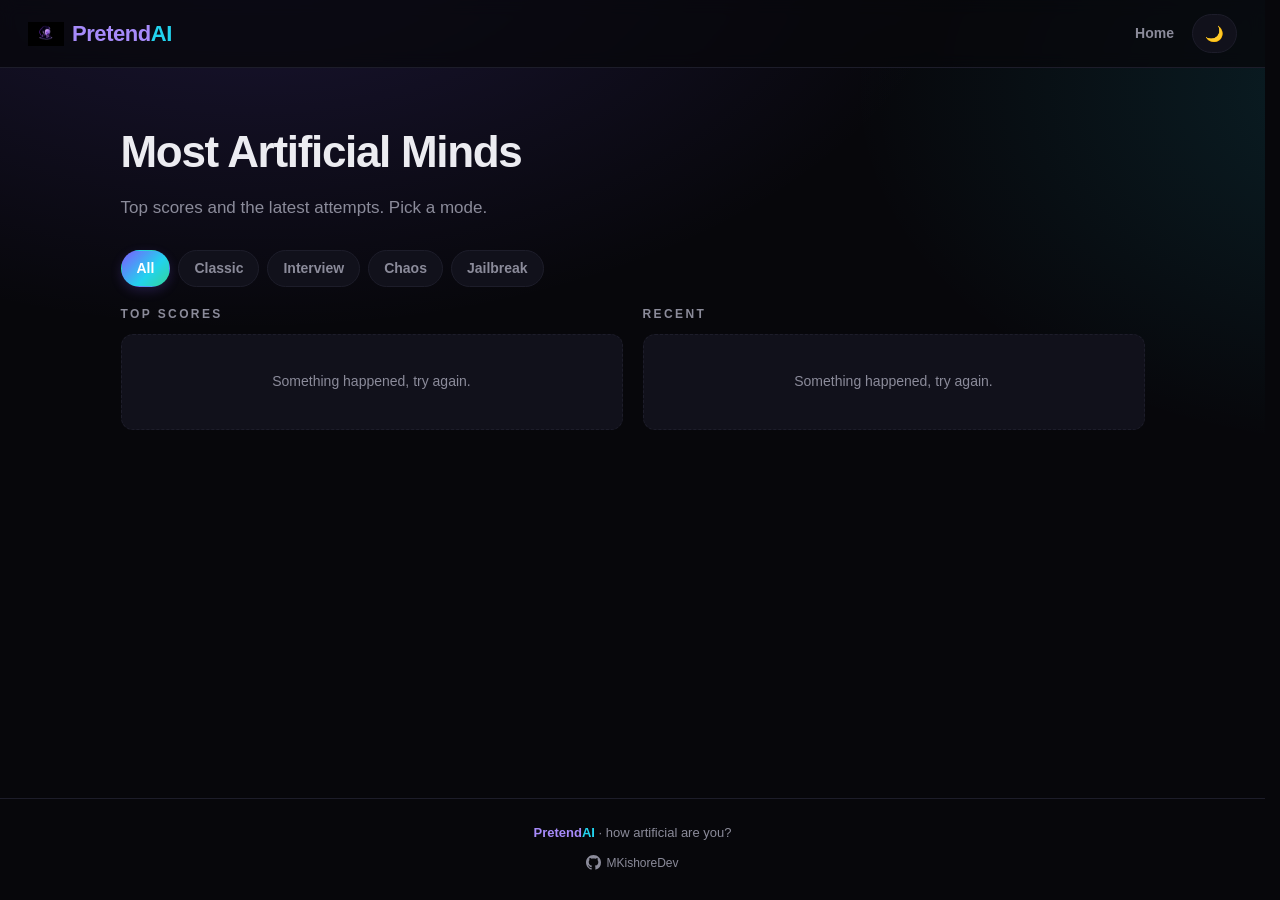
==== commit b818e008: "fixed" ====
--- a/static/leaderboard.html
+++ b/static/leaderboard.html
@@ -4,21 +4,30 @@
 <meta charset="utf-8" />
 <meta name="viewport" content="width=device-width,initial-scale=1" />
 <title>PretendAI · Leaderboard</title>
+<link rel="icon" type="image/png" href="/assets/logo.png">
 <link rel="stylesheet" href="/static/css/styles.css" />
 </head>
 <body class="board" id="body">
   <header class="nav">
-    <a class="brand logo-link" href="/" title="PretendAI - The Reverse Turing Test">
-      <img src="/assets/logo.png" alt="PretendAI Logo" class="logo-img" />
+    <a class="logo-link" href="/" title="PretendAI">
+      <img src="/assets/logo.png" alt="PretendAI" class="logo-img" />
+      <span class="logo-text"><span class="pretend">Pretend</span><span class="ai">AI</span></span>
     </a>
-    <nav>
+    <nav class="desktop-nav">
       <a href="/">Home</a>
       <button class="theme-toggle" id="themeToggle" aria-label="Toggle theme">🌙</button>
     </nav>
+    <button class="menu-toggle" id="menuToggle" aria-label="Open menu">☰</button>
   </header>
+
+  <nav class="mobile-menu hidden" id="mobileMenu">
+    <a href="/">Home</a>
+    <button class="theme-toggle" id="themeToggleMobile" aria-label="Toggle theme">🌙</button>
+  </nav>
+
   <main class="board-wrap">
     <h1>Most Artificial Minds</h1>
-    <p class="sub">Top scores and the latest attempts. Pick a mode.</p>
+    <p class="sub" style="margin-top:8px">Top scores and the latest attempts. Pick a mode.</p>
 
     <div class="tabs" id="modeTabs">
       <button class="tab active" data-mode="all">All</button>
@@ -41,42 +50,43 @@
   </main>
 
   <footer>
-    <span>PretendAI · how artificial are you?</span>
-    <span style="margin-top:12px;display:block;font-size:12px">
-      <a href="https://github.com/MKishoreDev" target="_blank" rel="noopener noreferrer" style="display:inline-flex;align-items:center;gap:6px;text-decoration:none;color:var(--muted);transition:color .2s;margin-left:6px">
-        <svg width="16" height="16" viewBox="0 0 16 16" fill="currentColor" style="display:inline">
-          <path d="M8 0C3.58 0 0 3.58 0 8c0 3.54 2.29 6.53 5.47 7.59.4.07.55-.17.55-.38 0-.19-.01-.82-.01-1.49-2.01.37-2.53-.49-2.69-.94-.09-.23-.48-.94-.82-1.13-.28-.15-.68-.52-.01-.53.63-.01 1.08.58 1.23.82.72 1.21 1.87.87 2.33.66.07-.52.28-.87.51-1.07-1.78-.2-3.64-.89-3.64-3.95 0-.87.31-1.59.82-2.15-.08-.2-.36-1.02.08-2.12 0 0 .67-.21 2.2.82.64-.18 1.32-.27 2-.27.68 0 1.36.09 2 .27 1.53-1.04 2.2-.82 2.2-.82.44 1.1.16 1.92.08 2.12.51.56.82 1.27.82 2.15 0 3.07-1.87 3.75-3.65 3.95.29.25.54.73.54 1.48 0 1.07-.01 1.93-.01 2.2 0 .21.15.46.55.38A8.012 8.012 0 0 0 16 8c0-4.42-3.58-8-8-8z"/>
-        </svg>
+    <span><span style="color:var(--logo-pretend);font-weight:700">Pretend</span><span style="color:var(--logo-ai);font-weight:700">AI</span> · how artificial are you?</span>
+    <span style="margin-top:10px;display:block;font-size:12px">
+      <a href="https://github.com/MKishoreDev" target="_blank" rel="noopener noreferrer" style="display:inline-flex;align-items:center;gap:5px;text-decoration:none;color:var(--muted);transition:color .2s">
+        <svg width="15" height="15" viewBox="0 0 16 16" fill="currentColor"><path d="M8 0C3.58 0 0 3.58 0 8c0 3.54 2.29 6.53 5.47 7.59.4.07.55-.17.55-.38 0-.19-.01-.82-.01-1.49-2.01.37-2.53-.49-2.69-.94-.09-.23-.48-.94-.82-1.13-.28-.15-.68-.52-.01-.53.63-.01 1.08.58 1.23.82.72 1.21 1.87.87 2.33.66.07-.52.28-.87.51-1.07-1.78-.2-3.64-.89-3.64-3.95 0-.87.31-1.59.82-2.15-.08-.2-.36-1.02.08-2.12 0 0 .67-.21 2.2.82.64-.18 1.32-.27 2-.27.68 0 1.36.09 2 .27 1.53-1.04 2.2-.82 2.2-.82.44 1.1.16 1.92.08 2.12.51.56.82 1.27.82 2.15 0 3.07-1.87 3.75-3.65 3.95.29.25.54.73.54 1.48 0 1.07-.01 1.93-.01 2.2 0 .21.15.46.55.38A8.012 8.012 0 0 0 16 8c0-4.42-3.58-8-8-8z"/></svg>
         MKishoreDev
       </a>
     </span>
   </footer>
 
   <script>
-    // Dark/Light Mode Toggle
     function initTheme(){
       const isDark = localStorage.getItem('pretendai-theme') !== 'light';
       const html = document.documentElement;
-      const toggle = document.getElementById('themeToggle');
-      
+      const toggles = [document.getElementById('themeToggle'), document.getElementById('themeToggleMobile')];
       if (!isDark) html.classList.add('light-mode');
-      
-      toggle.addEventListener('click', () => {
-        const isLight = html.classList.contains('light-mode');
-        html.classList.toggle('light-mode');
-        localStorage.setItem('pretendai-theme', isLight ? 'dark' : 'light');
-        toggle.textContent = isLight ? '🌙' : '☀️';
+      toggles.forEach(t => {
+        if (!t) return;
+        t.addEventListener('click', () => {
+          const isLight = html.classList.contains('light-mode');
+          html.classList.toggle('light-mode');
+          localStorage.setItem('pretendai-theme', isLight ? 'dark' : 'light');
+          const icon = isLight ? '🌙' : '☀️';
+          toggles.forEach(x => { if(x) x.textContent = icon; });
+        });
+        t.textContent = isDark ? '🌙' : '☀️';
       });
-      
-      toggle.textContent = isDark ? '🌙' : '☀️';
     }
     initTheme();
 
-    // Leaderboard functionality
+    const menuToggle = document.getElementById('menuToggle');
+    const mobileMenu = document.getElementById('mobileMenu');
+    menuToggle.addEventListener('click', () => mobileMenu.classList.toggle('hidden'));
+    mobileMenu.querySelectorAll('a').forEach(l => l.addEventListener('click', () => mobileMenu.classList.add('hidden')));
+
     const topEl = document.getElementById('boardTop');
     const recentEl = document.getElementById('boardRecent');
     const tabs = document.getElementById('modeTabs');
-
     function escapeHtml(s){ return String(s).replace(/[&<>"]/g, c => ({'&':'&amp;','<':'&lt;','>':'&gt;','"':'&quot;'}[c])); }
 
     function render(list, target){
@@ -88,8 +98,8 @@
       for (const e of list){
         const li = document.createElement('li');
         li.innerHTML = `<span class="who">${escapeHtml(e.name)}</span>
-                        <span class="mode">${e.mode}</span>
-                        <span class="rank-pill">${escapeHtml(e.rank)}</span>
+                        <span class="mode">${escapeHtml(e.mode||'')}</span>
+                        <span class="rank-pill">${escapeHtml(e.rank||'')}</span>
                         <span class="score">${e.final}</span>`;
         target.appendChild(li);
       }
@@ -98,7 +108,8 @@
     async function load(mode){
       topEl.innerHTML = recentEl.innerHTML = '<div class="empty">Loading…</div>';
       try {
-        const r = await fetch('/api/leaderboard' + (mode && mode!=='all' ? `?mode=${mode}` : ''));
+        const url = '/api/leaderboard' + (mode && mode!=='all' ? `?mode=${mode}` : '?mode=all');
+        const r = await fetch(url);
         const data = await r.json();
         render(data.top || [], topEl);
         render(data.recent || [], recentEl);
--- a/static/css/styles.css
+++ b/static/css/styles.css
@@ -3,26 +3,26 @@
   --text:#ececf1; --muted:#8b8b9a; --accent:#7c5cff; --accent2:#22d3ee;
   --good:#34d399; --bad:#f87171; --glow:0 0 60px rgba(124,92,255,.35);
   --grad:linear-gradient(135deg,#7c5cff 0%,#22d3ee 60%,#34d399 100%);
-}
-
+  --logo-pretend:#a78bfa; --logo-ai:#22d3ee;
+}
 html.light-mode {
   --bg:#f9f9fb; --bg2:#f0f0f5; --panel:#ffffff; --panel2:#f8f8fc; --line:#e0e0e8;
-  --text:#000000; --muted:#5a5a66; --accent:#6d28d9; --accent2:#0891b2;
-}
-
+  --text:#111111; --muted:#5a5a66; --accent:#6d28d9; --accent2:#0891b2;
+  --logo-pretend:#7c3aed; --logo-ai:#0891b2;
+}
 html.light-mode body {
   background:radial-gradient(1200px 700px at 20% -10%, rgba(124,92,255,.08), transparent 60%),
              radial-gradient(900px 600px at 110% 10%, rgba(34,211,238,.06), transparent 60%),
              var(--bg);
 }
-*{box-sizing:border-box} 
+*{box-sizing:border-box}
 html{margin:0;padding:0;scrollbar-gutter:stable;overflow-y:scroll}
 body{
   background:radial-gradient(1200px 700px at 20% -10%, rgba(124,92,255,.18), transparent 60%),
              radial-gradient(900px 600px at 110% 10%, rgba(34,211,238,.12), transparent 60%),
              var(--bg);
   color:var(--text);
-  font:15px/1.55 ui-sans-serif,-apple-system.segoe UI,Inter,Roboto.sans-serif;
+  font:15px/1.55 ui-sans-serif,-apple-system,Segoe UI,Inter,Roboto,sans-serif;
   min-height:100vh;
   display:flex;
   flex-direction:column;
@@ -30,63 +30,60 @@
   padding:0;
 }
 a{color:inherit;text-decoration:none}
-button,input.select,textarea{font:inherit;color:inherit}
-
-.nav{display:flex;justify-content:space-between;align-items:center;padding:16px 28px;border-bottom:1px solid var(--line);backdrop-filter:blur(8px);position:sticky;top:0;background:rgba(7,7,11,.6);z-index:10;gap:14px;height:auto;min-height:60px}
-html.light-mode .nav{background:rgba(248,249,250,.8)}
-@media (max-width:640px){.nav{padding:14px 16px;min-height:56px}}
-.brand{font-weight:700;letter-spacing:-.01em;font-size:18px;display:flex;align-items:center;gap:10px}
-.brand .dot{width:10px;height:10px;border-radius:50%;background:var(--grad);box-shadow:var(--glow)}
-
-/* Logo styling with light/dark mode support */
-.logo-link{flex-shrink:0;transition:transform .2s,opacity .2s;display:flex;align-items:center}
-.logo-link:hover{transform:translateY(-2px);opacity:0.9}
-.logo-img{
-    height:72px;
-    width:auto;
-    display:block;
-    filter:drop-shadow(0 8px 20px rgba(124,92,255,.25));
-}
-html.light-mode .logo-img{filter:drop-shadow(0 2px 8px rgba(109,40,217,.12))}
-@media (max-width:768px){.logo-img{height:28px}}
-@media (max-width:640px){.logo-img{height:26px}}
-.nav nav{display:flex;gap:18px;align-items:center;justify-content:flex-end}
-.nav nav a{color:var(--text);transition:all .2s;font-weight:600;font-size:14px;padding:6px 12px;border-radius:6px}
+button,input,select,textarea{font:inherit;color:inherit}
+
+/* ---------- Logo: image + text ---------- */
+.logo-link{flex-shrink:0;transition:transform .2s,opacity .2s;display:flex;align-items:center;gap:8px;text-decoration:none}
+.logo-link:hover{transform:translateY(-2px);opacity:.9}
+.logo-img{height:36px;width:36px;object-fit:contain;display:block;flex-shrink:0}
+@media (max-width:640px){.logo-img{height:30px;width:30px}}
+.logo-text{display:flex;align-items:center;gap:0;font-size:22px;font-weight:800;letter-spacing:-.02em;line-height:1;user-select:none}
+.logo-text .pretend{color:var(--logo-pretend)}
+.logo-text .ai{color:var(--logo-ai)}
+@media (max-width:640px){.logo-text{font-size:18px}}
+
+/* ---------- nav ---------- */
+.nav{display:flex;justify-content:space-between;align-items:center;padding:14px 28px;border-bottom:1px solid var(--line);backdrop-filter:blur(8px);position:sticky;top:0;background:rgba(7,7,11,.75);z-index:100;gap:12px;min-height:58px}
+html.light-mode .nav{background:rgba(249,249,251,.88)}
+@media (max-width:640px){.nav{padding:12px 14px;min-height:52px}}
+.nav-right{display:flex;gap:10px;align-items:center}
+.nav nav{display:flex;gap:6px;align-items:center}
+.nav nav a{color:var(--muted);transition:all .2s;font-weight:600;font-size:14px;padding:6px 12px;border-radius:8px}
 .nav nav a:hover{color:var(--accent);background:rgba(124,92,255,.08)}
-.theme-toggle{background:var(--panel);border:1px solid var(--line);padding:8px 12px;border-radius:999px;cursor:pointer;display:flex;align-items:center;gap:6px;font-size:16px;transition:all .2s;white-space:nowrap}
+@media (max-width:768px){.nav nav.desktop-nav{display:none}}
+.theme-toggle{background:var(--panel);border:1px solid var(--line);padding:7px 12px;border-radius:999px;cursor:pointer;display:flex;align-items:center;gap:6px;font-size:15px;transition:all .2s;white-space:nowrap;color:var(--text)}
 .theme-toggle:hover{border-color:var(--accent);transform:translateY(-1px)}
-@media (max-width:640px){.theme-toggle{padding:6px 10px;font-size:14px}.nav nav a{font-size:13px;padding:4px 8px}}
-.nav nav a{color:var(--muted)}
-.cta-sm{background:var(--grad);color:#ffffff;padding:10px 18px;border-radius:999px;font-weight:600;cursor:pointer;transition:all .2s;display:inline-block;text-decoration:none}
+@media (max-width:640px){.theme-toggle{padding:6px 10px;font-size:14px}}
+.cta-sm{background:var(--grad);color:#ffffff;padding:9px 18px;border-radius:999px;font-weight:600;cursor:pointer;transition:all .2s;display:inline-block;text-decoration:none;white-space:nowrap;font-size:14px}
 .cta-sm:hover{transform:translateY(-2px);box-shadow:0 4px 12px rgba(124,92,255,.3)}
 
 /* Mobile Menu */
-.menu-toggle{background:var(--panel);border:1px solid var(--line);padding:8px 12px;border-radius:6px;cursor:pointer;display:none;align-items:center;gap:6px;font-size:18px;transition:all .2s;color:var(--text)}
+.menu-toggle{background:var(--panel);border:1px solid var(--line);padding:7px 11px;border-radius:8px;cursor:pointer;display:none;align-items:center;font-size:19px;transition:all .2s;color:var(--text)}
 .menu-toggle:hover{border-color:var(--accent)}
 @media (max-width:768px){.menu-toggle{display:flex}}
-
-.mobile-menu{position:fixed;top:60px;right:0;left:0;background:var(--bg);border-bottom:1px solid var(--line);padding:16px 28px;display:flex;flex-direction:column;gap:12px;z-index:20;backdrop-filter:blur(8px)}
+.mobile-menu{position:fixed;top:58px;right:0;left:0;background:var(--bg);border-bottom:1px solid var(--line);padding:14px 20px;display:flex;flex-direction:column;gap:10px;z-index:99;backdrop-filter:blur(12px)}
 .mobile-menu.hidden{display:none}
-.mobile-menu a{color:var(--muted);text-decoration:none;padding:8px 0;font-weight:500;transition:color .2s}
+.mobile-menu a{color:var(--muted);text-decoration:none;padding:10px 0;font-weight:600;font-size:15px;border-bottom:1px solid var(--line);transition:color .2s}
+.mobile-menu a:last-of-type{border-bottom:none}
 .mobile-menu a:hover{color:var(--accent)}
-.mobile-menu .theme-toggle{width:100%;justify-content:center;border-radius:6px}
-.mode-pill{font-size:12px;letter-spacing:.2em;text-transform:uppercase;color:var(--accent);background:rgba(124,92,255,.08);border:1px solid rgba(124,92,255,.2);padding:6px 12px;border-radius:999px;font-weight:600;white-space:nowrap}
+.mobile-menu .theme-toggle{width:100%;justify-content:center;border-radius:10px;margin-top:4px}
+.mode-pill{font-size:12px;letter-spacing:.15em;text-transform:uppercase;color:var(--accent);background:rgba(124,92,255,.1);border:1px solid rgba(124,92,255,.25);padding:5px 11px;border-radius:999px;font-weight:700;white-space:nowrap}
 html.light-mode .mode-pill{background:rgba(109,40,217,.08);color:#6d28d9;border-color:rgba(109,40,217,.2)}
 
 /* ---------- landing ---------- */
 .hero{max-width:1180px;width:100%;margin:0 auto;padding:60px 28px 40px;flex:1}
 .hero-grid{display:grid;grid-template-columns:1.1fr .9fr;gap:60px;align-items:center;width:100%}
 @media (max-width:1024px){.hero{padding:50px 24px 30px}}
-@media (max-width:900px){.hero-grid{grid-template-columns:1fr;gap:40px}.hero{padding:40px 20px 30px}}
-@media (max-width:640px){.hero{padding:30px 16px 25px}.hero-grid{gap:25px}}
+@media (max-width:900px){.hero-grid{grid-template-columns:1fr;gap:32px}.hero{padding:36px 20px 28px}}
+@media (max-width:640px){.hero{padding:28px 16px 20px}.hero-grid{gap:22px}}
 .kicker{color:var(--accent2);font-size:12px;letter-spacing:.3em;font-weight:600;margin:0 0 18px;animation:slideUp .4s ease-out;text-transform:uppercase}
-@media (max-width:640px){.kicker{font-size:11px;margin:0 0 14px}}
-.hero h1{font-size:clamp(32px,5.4vw,68px);line-height:1.1;margin:0 0 22px;letter-spacing:-.03em;font-weight:800}
-@media (max-width:640px){.hero h1{font-size:clamp(26px,7vw,40px);margin:0 0 16px;line-height:1.15}}
+@media (max-width:640px){.kicker{font-size:11px;margin:0 0 12px}}
+.hero h1{font-size:clamp(30px,5.4vw,66px);line-height:1.1;margin:0 0 20px;letter-spacing:-.03em;font-weight:800}
+@media (max-width:640px){.hero h1{font-size:clamp(26px,7.5vw,40px);margin:0 0 14px}}
 .grad{background:var(--grad);-webkit-background-clip:text;background-clip:text;color:transparent}
-.sub{color:var(--muted);font-size:18px;max-width:560px;margin:0 0 32px;line-height:1.6}
-@media (max-width:768px){.sub{font-size:16px;margin:0 0 24px}}
-@media (max-width:640px){.sub{font-size:15px;margin:0 0 20px}}
+.sub{color:var(--muted);font-size:17px;max-width:560px;margin:0 0 28px;line-height:1.6}
+@media (max-width:768px){.sub{font-size:15px;margin:0 0 22px}}
+@media (max-width:640px){.sub{font-size:14px;margin:0 0 18px}}
 .start-form{display:flex;gap:10px;flex-wrap:wrap;max-width:560px}
 .start-form input,.start-form select{
   background:var(--panel);border:1px solid var(--line);border-radius:12px;padding:14px 16px;flex:1;min-width:120px;outline:none;color:var(--text);font-size:15px
@@ -95,283 +92,282 @@
 .start-form input:focus,.start-form select:focus{border-color:var(--accent);box-shadow:0 0 0 3px rgba(124,92,255,.1)}
 .start-form button{
   background:var(--grad);color:#ffffff;border:0;border-radius:12px;padding:14px 28px;font-weight:700;cursor:pointer;font-size:15px;
-  box-shadow:0 4px 12px rgba(124,92,255,.3);transition:all .2s;white-space:nowrap;letter-spacing:.5px
-}
-.start-form button:hover{transform:translateY(-2px);box-shadow:0 6px 20px rgba(124,92,255,.4);letter-spacing:1px}
+  box-shadow:0 4px 12px rgba(124,92,255,.3);transition:all .2s;white-space:nowrap
+}
+.start-form button:hover{transform:translateY(-2px);box-shadow:0 6px 20px rgba(124,92,255,.4)}
 .start-form button:active{transform:translateY(0)}
 @media (max-width:640px){.start-form{flex-direction:column;gap:8px}.start-form input,.start-form select,.start-form button{width:100%;min-width:unset}}
-.hint{color:var(--muted);font-size:13px;margin-top:14px;opacity:.8;transition:all .3s}
-.hint:hover{opacity:1}
-
-/* ---------- game modes section ---------- */
-.modes-section{max-width:1080px;margin:60px auto;padding:0 28px;width:100%}
-.modes-section h2{font-size:28px;margin:0 0 8px;letter-spacing:-.02em}
-.modes-grid{display:grid;grid-template-columns:repeat(4,1fr);gap:16px;width:100%}
+.hint{color:var(--muted);font-size:13px;margin-top:12px;opacity:.8}
+
+@keyframes slideUp{from{opacity:0;transform:translateY(10px)}to{opacity:1;transform:translateY(0)}}
+
+/* ---------- game modes ---------- */
+.modes-section{max-width:1080px;margin:0 auto;padding:60px 28px 20px;width:100%}
+.modes-section h2{font-size:28px;margin:0 0 8px;letter-spacing:-.02em;text-align:center}
+@media (max-width:640px){.modes-section{padding:40px 16px 16px}.modes-section h2{font-size:22px}}
+.modes-grid{display:grid;grid-template-columns:repeat(4,1fr);gap:16px;width:100%;margin-top:16px}
 @media (max-width:1024px){.modes-grid{grid-template-columns:repeat(2,1fr)}}
-@media (max-width:640px){.modes-grid{grid-template-columns:1fr;gap:12px}}
-.mode-card{background:var(--panel);border:1px solid var(--line);border-radius:16px;padding:24px;display:flex;flex-direction:column;gap:12px;transition:all .3s;animation:slideUp .4s ease-out;cursor:pointer}
+@media (max-width:640px){.modes-grid{grid-template-columns:1fr 1fr;gap:10px}}
+.mode-card{background:var(--panel);border:1px solid var(--line);border-radius:16px;padding:22px 18px;display:flex;flex-direction:column;gap:10px;transition:all .3s;cursor:pointer}
 .mode-card:hover{transform:translateY(-4px);border-color:var(--accent);box-shadow:0 8px 24px rgba(124,92,255,.15)}
-.mode-icon{font-size:36px;line-height:1;height:36px}
-.mode-card h3{margin:0;font-size:18px;color:var(--text)}
-.mode-card p{margin:0;color:var(--muted);font-size:14px;line-height:1.5}
-
-/* ---------- how it works section ---------- */
-.how-it-works{max-width:1080px;margin:80px auto;padding:0 28px;width:100%}
-.how-it-works h2{font-size:28px;margin:0 0 40px;letter-spacing:-.02em}
-.how-timeline{display:grid;gap:20px;margin-bottom:40px}
-.timeline-step{display:grid;grid-template-columns:80px 1fr;gap:24px;padding:20px;border-left:3px solid var(--accent);background:rgba(124,92,255,.02);border-radius:8px}
-@media (max-width:768px){.timeline-step{grid-template-columns:60px 1fr;gap:16px;padding:16px}}
-@media (max-width:640px){.timeline-step{grid-template-columns:50px 1fr;gap:12px;padding:12px}}
-.timeline-number{font-size:32px;font-weight:800;background:var(--grad);-webkit-background-clip:text;background-clip:text;color:transparent;line-height:1;display:flex;align-items:center}
-.timeline-content h3{margin:0 0 6px;font-size:16px;color:var(--text)}
-.timeline-content p{margin:0;color:var(--muted);font-size:14px;line-height:1.5}
-
-.tips-box{display:grid;grid-template-columns:1fr 1fr;gap:20px;margin-top:40px}
+.mode-icon{font-size:32px;line-height:1}
+.mode-card h3{margin:0;font-size:16px;color:var(--text)}
+.mode-card p{margin:0;color:var(--muted);font-size:13px;line-height:1.5}
+@media (max-width:640px){.mode-card{padding:16px 14px}.mode-card p{display:none}}
+
+/* ---------- how it works ---------- */
+.how-it-works{max-width:1080px;margin:0 auto;padding:60px 28px;width:100%}
+.how-it-works h2{font-size:28px;margin:0 0 36px;letter-spacing:-.02em}
+@media (max-width:640px){.how-it-works{padding:40px 16px}.how-it-works h2{font-size:22px;margin:0 0 24px}}
+.how-timeline{display:grid;gap:16px;margin-bottom:36px}
+.timeline-step{display:grid;grid-template-columns:70px 1fr;gap:20px;padding:18px;border-left:3px solid var(--accent);background:rgba(124,92,255,.02);border-radius:8px}
+@media (max-width:640px){.timeline-step{grid-template-columns:44px 1fr;gap:12px;padding:12px}}
+.timeline-number{font-size:30px;font-weight:800;background:var(--grad);-webkit-background-clip:text;background-clip:text;color:transparent;line-height:1;display:flex;align-items:center}
+.timeline-content h3{margin:0 0 4px;font-size:15px;color:var(--text)}
+.timeline-content p{margin:0;color:var(--muted);font-size:13px;line-height:1.5}
+.tips-box{display:grid;grid-template-columns:1fr 1fr;gap:16px;margin-top:36px}
 @media (max-width:768px){.tips-box{grid-template-columns:1fr}}
-.tip{background:var(--panel);border:1px solid var(--line);border-radius:16px;padding:24px;display:flex;gap:16px}
+.tip{background:var(--panel);border:1px solid var(--line);border-radius:16px;padding:22px;display:flex;gap:14px}
 .tip.warning{border-color:#f59e0b;background:rgba(245,158,11,.05)}
-.tip-icon{font-size:32px;line-height:1;flex-shrink:0;height:32px}
-.tip h4{margin:0 0 12px;font-size:16px;color:var(--text)}
-.tip ul{margin:0;padding-left:18px;color:var(--muted);font-size:14px}
-.tip ul li{margin-bottom:6px}
-.tip p{margin:0;color:var(--muted);font-size:14px;line-height:1.6}
-
-.card-stack{position:relative;display:grid;gap:14px;animation:slideIn .5s ease-out}
+.tip-icon{font-size:28px;line-height:1;flex-shrink:0}
+.tip h4{margin:0 0 10px;font-size:15px;color:var(--text)}
+.tip ul{margin:0;padding-left:16px;color:var(--muted);font-size:13px}
+.tip ul li{margin-bottom:5px}
+.tip p{margin:0;color:var(--muted);font-size:13px;line-height:1.6}
+
+/* ---------- card stack ---------- */
+.card-stack{position:relative;display:grid;gap:12px;animation:slideIn .5s ease-out}
 @keyframes slideIn{from{opacity:0;transform:translateX(20px)}to{opacity:1;transform:translateX(0)}}
-.chip-card{background:var(--panel);border:1px solid var(--line);border-radius:16px;padding:16px 18px;transition:all .3s}
+.chip-card{background:var(--panel);border:1px solid var(--line);border-radius:16px;padding:14px 16px;transition:all .3s}
 .chip-card:hover{border-color:var(--accent);transform:translateY(-2px)}
 .chip-card.you{background:linear-gradient(180deg,#181828,#10101a);border-color:#2a2a40}
 html.light-mode .chip-card.you{background:linear-gradient(180deg,#f3f0ff,#f5f0ff)}
 .chip-card .who{font-size:11px;letter-spacing:.2em;color:var(--muted);margin-bottom:6px;text-transform:uppercase;font-weight:600}
-.chip-card p{margin:0;color:var(--text);line-height:1.5}
-.chip-card code{background:rgba(124,92,255,.1);padding:2px 6px;border-radius:6px;font-size:13px;color:var(--accent)}
-.score-card{background:var(--panel);border:1px solid var(--line);border-radius:16px;padding:20px;box-shadow:var(--glow);transition:all .3s;animation:slideUp .5s ease-out}
+.chip-card p{margin:0;color:var(--text);line-height:1.5;font-size:14px}
+.chip-card code{background:rgba(124,92,255,.1);padding:2px 6px;border-radius:6px;font-size:12px;color:var(--accent)}
+.score-card{background:var(--panel);border:1px solid var(--line);border-radius:16px;padding:18px;box-shadow:var(--glow);transition:all .3s}
 .score-card:hover{border-color:var(--accent);box-shadow:0 0 80px rgba(124,92,255,.25);transform:translateY(-4px)}
-.score-num{color:var(--text)}
-.score-card ul{color:var(--text)}
-.score-num{font-size:60px;font-weight:800;letter-spacing:-.04em;background:var(--grad);-webkit-background-clip:text;background-clip:text;color:transparent;line-height:1}
-.score-num span{font-size:18px;color:var(--muted);-webkit-text-fill-color:var(--muted)}
-.score-card .rank{color:var(--muted);margin:4px 0 10px}
-.score-card ul{margin:0;padding-left:18px;color:var(--muted)}
-
-.ranks{max-width:1180px;margin:40px auto 80px;padding:0 28px}
-.ranks h2{font-size:28px;margin:0 0 18px;letter-spacing:-.02em}
-.ranks{max-width:1080px;margin:0 auto;padding:60px 28px;width:100%}
-.rank-grid{display:grid;grid-template-columns:repeat(6,1fr);gap:12px;width:100%}
+.score-num{font-size:56px;font-weight:800;letter-spacing:-.04em;background:var(--grad);-webkit-background-clip:text;background-clip:text;color:transparent;line-height:1}
+.score-num span{font-size:16px;color:var(--muted);-webkit-text-fill-color:var(--muted)}
+.score-card .rank{color:var(--muted);margin:4px 0 8px;font-size:14px}
+.score-card ul{margin:0;padding-left:16px;color:var(--muted);font-size:13px}
+
+/* ---------- ranks ---------- */
+.ranks{max-width:1080px;margin:0 auto;padding:40px 28px 60px;width:100%}
+.ranks h2{font-size:28px;margin:0 0 10px;letter-spacing:-.02em;text-align:center}
+@media (max-width:640px){.ranks{padding:30px 16px 40px}.ranks h2{font-size:22px}}
+.rank-grid{display:grid;grid-template-columns:repeat(6,1fr);gap:10px;width:100%;margin-top:20px}
 @media (max-width:1000px){.rank-grid{grid-template-columns:repeat(3,1fr)}}
-@media (max-width:640px){.rank-grid{grid-template-columns:repeat(2,1fr);gap:10px}}
-.rank-grid>div{background:var(--panel);border:1px solid var(--line);border-radius:14px;padding:16px;display:flex;flex-direction:column;gap:4px;transition:all .3s;animation:slideUp .4s ease-out;cursor:pointer}
-.rank-grid>div:nth-child(1){animation-delay:.05s}
-.rank-grid>div:nth-child(2){animation-delay:.1s}
-.rank-grid>div:nth-child(3){animation-delay:.15s}
-.rank-grid>div:nth-child(4){animation-delay:.2s}
-.rank-grid>div:nth-child(5){animation-delay:.25s}
-.rank-grid>div:nth-child(6){animation-delay:.3s}
+@media (max-width:640px){.rank-grid{grid-template-columns:repeat(2,1fr);gap:8px}}
+.rank-grid>div{background:var(--panel);border:1px solid var(--line);border-radius:12px;padding:14px 12px;display:flex;flex-direction:column;gap:3px;transition:all .3s;cursor:pointer}
 .rank-grid>div:hover{transform:translateY(-4px);border-color:var(--accent);box-shadow:0 8px 24px rgba(124,92,255,.15)}
-.rank-grid b{font-size:18px;color:var(--text)}
-.rank-grid>div>span:first-of-type{color:var(--accent);font-weight:600;font-size:14px}
-.rank-grid span{color:var(--muted);font-size:13px}
+.rank-grid b{font-size:16px;color:var(--text)}
+.rank-grid>div>span:first-of-type{color:var(--accent);font-weight:600;font-size:13px}
+.rank-grid span{color:var(--muted);font-size:12px}
 .rank-grid .top{background:linear-gradient(135deg,rgba(124,92,255,.3),rgba(34,211,238,.2));border-color:transparent;box-shadow:0 0 20px rgba(124,92,255,.2)}
-.rank-grid .top:hover{box-shadow:0 8px 32px rgba(124,92,255,.3)}
-
-.leaderboard-preview{max-width:1080px;margin:60px auto;padding:0 28px;width:100%}
-.lb-container{background:linear-gradient(135deg,rgba(124,92,255,.08),rgba(34,211,238,.05));border:1px solid var(--line);border-radius:24px;padding:40px;backdrop-filter:blur(10px);width:100%}
-.lb-container h2{font-size:28px;margin:0 0 8px;letter-spacing:-.02em}
-.lb-container>p{color:var(--muted);margin:0 0 28px;font-size:14px}
-.lb-grid{display:grid;gap:10px;margin-bottom:20px}
-.lb-item{background:var(--panel);border:1px solid var(--line);border-radius:12px;padding:14px 16px;display:grid;grid-template-columns:40px 1fr auto auto;gap:12px;align-items:center;transition:all .2s;animation:slideUp .4s ease-out}
-.lb-item:nth-child(1){animation-delay:.05s}
-.lb-item:nth-child(2){animation-delay:.1s}
-.lb-item:nth-child(3){animation-delay:.15s}
-.lb-item:nth-child(4){animation-delay:.2s}
-.lb-item:nth-child(5){animation-delay:.25s}
+
+/* ---------- leaderboard preview ---------- */
+.leaderboard-preview{max-width:1080px;margin:0 auto;padding:0 28px 60px;width:100%}
+@media (max-width:640px){.leaderboard-preview{padding:0 16px 40px}}
+.lb-container{background:linear-gradient(135deg,rgba(124,92,255,.08),rgba(34,211,238,.05));border:1px solid var(--line);border-radius:20px;padding:36px;width:100%}
+@media (max-width:768px){.lb-container{padding:24px 18px}}
+@media (max-width:640px){.lb-container{padding:18px 14px;border-radius:14px}}
+.lb-container h2{font-size:26px;margin:0 0 6px;letter-spacing:-.02em}
+.lb-container>p{color:var(--muted);margin:0 0 24px;font-size:14px}
+.lb-grid{display:grid;gap:8px;margin-bottom:18px}
+.lb-item{background:var(--panel);border:1px solid var(--line);border-radius:12px;padding:12px 14px;display:grid;grid-template-columns:36px 1fr auto auto;gap:10px;align-items:center;transition:all .2s}
 .lb-item:hover{transform:translateX(4px);border-color:var(--accent)}
-.lb-rank{font-weight:700;color:var(--accent);font-size:16px;text-align:center}
-.lb-item:first-child .lb-rank{color:#f59e0b;font-size:18px}
-.lb-name{font-weight:600;color:var(--text)}
-.lb-mode{background:rgba(124,92,255,.1);color:var(--accent);padding:4px 8px;border-radius:6px;font-size:11px;text-transform:uppercase;font-weight:600;white-space:nowrap}
-.lb-score{font-weight:800;background:var(--grad);-webkit-background-clip:text;background-clip:text;color:transparent;font-size:18px}
-@media (max-width:768px){.lb-container{padding:28px 20px}.lb-item{grid-template-columns:32px 1fr auto;font-size:13px}.lb-rank{font-size:14px}}
-@media (max-width:640px){.leaderboard-preview{margin:40px auto;padding:0 16px}.lb-container{padding:20px 16px;border-radius:16px}.lb-item{grid-template-columns:28px 1fr 40px;font-size:12px;padding:12px 14px}.lb-mode{display:none}}
-
-footer{padding:28px;border-top:1px solid var(--line);text-align:center;color:var(--muted);font-size:13px;margin-top:auto}
+.lb-rank{font-weight:700;color:var(--accent);font-size:15px;text-align:center}
+.lb-item:first-child .lb-rank{color:#f59e0b;font-size:17px}
+.lb-name{font-weight:600;color:var(--text);font-size:14px;overflow:hidden;text-overflow:ellipsis;white-space:nowrap}
+.lb-mode{background:rgba(124,92,255,.1);color:var(--accent);padding:3px 8px;border-radius:6px;font-size:11px;text-transform:uppercase;font-weight:600;white-space:nowrap}
+.lb-score{font-weight:800;background:var(--grad);-webkit-background-clip:text;background-clip:text;color:transparent;font-size:17px}
+@media (max-width:640px){.lb-item{grid-template-columns:28px 1fr 40px;font-size:13px;gap:8px}.lb-mode{display:none}.lb-rank{font-size:13px}}
+
+/* ---------- footer ---------- */
+footer{padding:24px;border-top:1px solid var(--line);text-align:center;color:var(--muted);font-size:13px;margin-top:auto}
 footer a{color:var(--muted);text-decoration:none;transition:color .2s}
 footer a:hover{color:var(--text)}
 
-/* ---------- play ---------- */
-.timer{font-variant-numeric:tabular-nums;font-weight:700;font-size:16px;background:var(--panel2);border:1px solid var(--line);padding:8px 14px;border-radius:999px;color:var(--text);white-space:nowrap}
+/* ---------- leaderboard page ---------- */
+.board-wrap{max-width:1080px;margin:0 auto;padding:50px 28px;width:100%;flex:1}
+.board-wrap h1{font-size:44px;margin:0;letter-spacing:-.03em}
+@media (max-width:768px){.board-wrap{padding:36px 20px}.board-wrap h1{font-size:30px}}
+@media (max-width:640px){.board-wrap{padding:24px 14px}.board-wrap h1{font-size:24px}}
+.tabs{display:flex;flex-wrap:wrap;gap:8px;margin:22px 0 18px}
+@media (max-width:640px){.tabs{gap:6px;margin:14px 0 12px;justify-content:flex-start}}
+.tab{background:var(--panel);border:1px solid var(--line);color:var(--muted);padding:7px 15px;border-radius:999px;font-weight:600;cursor:pointer;transition:all .2s;font-size:14px}
+.tab:hover{border-color:var(--accent);color:var(--accent)}
+.tab.active{background:var(--grad);color:#ffffff;border-color:transparent;box-shadow:0 4px 12px rgba(124,92,255,.2)}
+.board-cols{display:grid;grid-template-columns:1fr 1fr;gap:20px}
+@media (max-width:720px){.board-cols{grid-template-columns:1fr;gap:16px}}
+.col-h{font-size:12px;color:var(--muted);text-transform:uppercase;letter-spacing:.2em;margin:0 0 10px;font-weight:700}
+.board-list{list-style:none;padding:0;margin:0;display:flex;flex-direction:column;gap:8px;counter-reset:rank}
+.board-list li{background:var(--panel);border:1px solid var(--line);border-radius:12px;padding:12px 14px;display:grid;grid-template-columns:28px 1fr auto auto;gap:10px;align-items:center;transition:all .2s;color:var(--text);font-size:14px}
+.board-list li:hover{transform:translateX(4px);border-color:var(--accent)}
+.board-list li::before{counter-increment:rank;content:counter(rank);color:var(--muted);font-weight:700;font-size:13px}
+.board-list li:nth-child(1){background:linear-gradient(135deg,rgba(124,92,255,.22),rgba(34,211,238,.12));border-color:transparent}
+.board-list .who{font-weight:700;color:var(--text);overflow:hidden;text-overflow:ellipsis;white-space:nowrap}
+.board-list .mode{color:var(--muted);font-size:11px;text-transform:uppercase;letter-spacing:.12em;white-space:nowrap}
+.board-list .rank-pill{color:var(--muted);font-size:11px;white-space:nowrap;overflow:hidden;text-overflow:ellipsis;max-width:90px}
+.board-list .score{font-weight:800;background:var(--grad);-webkit-background-clip:text;background-clip:text;color:transparent;font-size:20px;white-space:nowrap}
+@media (max-width:640px){
+  .board-list li{grid-template-columns:24px 1fr auto;font-size:13px;padding:10px 12px;gap:8px}
+  .board-list .mode{display:none}
+  .board-list .rank-pill{display:none}
+  .board-list .score{font-size:17px}
+}
+.empty{color:var(--muted);text-align:center;padding:36px;background:var(--panel);border:1px dashed var(--line);border-radius:12px;font-size:14px}
+.back-btn{display:flex;align-items:center;gap:6px;background:var(--panel);border:1px solid var(--line);padding:8px 14px;border-radius:10px;cursor:pointer;color:var(--muted);font-weight:600;transition:all .2s;text-decoration:none;font-size:14px}
+.back-btn:hover{border-color:var(--accent);color:var(--text);transform:translateY(-1px)}
+
+/* ---------- modals ---------- */
+.warning-modal{position:fixed;inset:0;background:rgba(5,5,10,.88);backdrop-filter:blur(12px);display:flex;align-items:center;justify-content:center;padding:20px;z-index:200}
+.warning-modal.hidden{display:none}
+.warning-content{background:var(--panel);border:1px solid var(--line);border-radius:20px;padding:26px;max-width:400px;width:100%;text-align:center;box-shadow:var(--glow);animation:popIn .3s cubic-bezier(.34,1.56,.64,1)}
+.warning-content h3{margin:0 0 10px;font-size:19px;letter-spacing:-.01em;color:var(--text)}
+.warning-content p{margin:0 0 22px;color:var(--muted);line-height:1.6;font-size:14px}
+.warning-buttons{display:flex;gap:10px;justify-content:center;flex-wrap:wrap}
+.warning-buttons button{padding:10px 22px;border-radius:10px;border:0;font-weight:600;cursor:pointer;transition:all .2s;min-width:110px;font-size:14px}
+.warning-buttons .confirm{background:#dc2626;color:#fff}
+.warning-buttons .confirm:hover{transform:translateY(-2px);box-shadow:0 4px 12px rgba(220,38,38,.3)}
+.warning-buttons .cancel{background:var(--panel2);border:1px solid var(--line);color:var(--text)}
+.warning-buttons .cancel:hover{border-color:var(--accent);color:var(--accent)}
+
+.loading-overlay{position:fixed;inset:0;background:rgba(5,5,10,.96);backdrop-filter:blur(12px);display:flex;align-items:center;justify-content:center;padding:20px;z-index:300;overflow-y:auto}
+.loading-overlay.hidden{display:none}
+html.light-mode .loading-overlay{background:rgba(248,249,250,.96)}
+.loading-content{background:var(--panel);border:1px solid var(--line);border-radius:22px;padding:36px 28px;max-width:440px;width:100%;text-align:center;box-shadow:var(--glow);animation:popIn .3s cubic-bezier(.34,1.56,.64,1)}
+.loading-content h3{margin:18px 0 10px;font-size:20px;letter-spacing:-.01em;color:var(--text)}
+.loading-content p{margin:0 0 16px;color:var(--muted);line-height:1.6;font-size:14px}
+.spinner{width:46px;height:46px;border:3px solid rgba(124,92,255,.2);border-top-color:var(--accent);border-radius:50%;animation:spin 1s linear infinite;margin:0 auto}
+@keyframes spin{to{transform:rotate(360deg)}}
+.progress-bar{width:100%;height:3px;background:rgba(124,92,255,.1);border-radius:999px;overflow:hidden;margin:18px 0}
+.progress-fill{height:100%;background:var(--grad);width:60%;animation:progress 2s ease-in-out infinite}
+@keyframes progress{0%{width:10%}50%{width:70%}100%{width:90%}}
+
+/* ---------- play page ---------- */
+.timer{font-variant-numeric:tabular-nums;font-weight:700;font-size:15px;background:var(--panel2);border:1px solid var(--line);padding:7px 13px;border-radius:999px;color:var(--text);white-space:nowrap}
 .timer.warn{color:#f59e0b;border-color:#f59e0b;animation:pulse .6s ease-in-out infinite}
 .timer.danger{color:#dc2626;border-color:#dc2626;animation:pulse .4s ease-in-out infinite}
 @keyframes pulse{0%,100%{opacity:1}50%{opacity:.6}}
 
-.chat-wrap{max-width:820px;margin:0 auto;padding:20px;display:flex;flex-direction:column;width:100%;height:calc(100vh - 60px);overflow:hidden}
-@media (max-width:768px){.chat-wrap{padding:16px 12px;height:calc(100vh - 60px)}}
-@media (max-width:640px){.chat-wrap{padding:12px 8px;height:calc(100vh - 60px)}}
-.chat{flex:1;overflow-y:auto;overflow-x:hidden;display:flex;flex-direction:column;gap:14px;padding:10px 4px;scrollbar-gutter:stable}
-.msg{max-width:85%;padding:12px 16px;border-radius:18px;white-space:pre-wrap;word-wrap:break-word;animation:in .25s ease}
-@media (max-width:640px){.msg{max-width:90%;padding:10px 12px;font-size:14px}}
-@keyframes in{from{opacity:0;transform:translateY(6px)}to{opacity:1;transform:none}}
-.msg.ai_user{background:var(--panel);border:1px solid var(--line);align-self:flex-start;border-bottom-left-radius:6px;color:var(--text)}
-.msg.player_ai{background:linear-gradient(135deg,#2a1e60,#0f3c45);align-self:flex-end;border-bottom-right-radius:6px;color:#ffffff}
+.chat-wrap{max-width:820px;margin:0 auto;padding:16px 16px 0;display:flex;flex-direction:column;width:100%;height:calc(100dvh - 58px);overflow:hidden}
+@media (max-width:640px){.chat-wrap{padding:10px 10px 0;height:calc(100dvh - 52px)}}
+.chat{flex:1;overflow-y:auto;overflow-x:hidden;display:flex;flex-direction:column;gap:12px;padding:6px 2px 10px;scrollbar-gutter:stable}
+.msg{max-width:82%;padding:11px 15px;border-radius:18px;white-space:pre-wrap;word-wrap:break-word;animation:msgIn .22s ease;line-height:1.55}
+@media (max-width:640px){.msg{max-width:92%;padding:9px 12px;font-size:14px;border-radius:14px}}
+@keyframes msgIn{from{opacity:0;transform:translateY(6px)}to{opacity:1;transform:none}}
+.msg.ai_user{background:var(--panel);border:1px solid var(--line);align-self:flex-start;border-bottom-left-radius:4px;color:var(--text)}
+.msg.player_ai{background:linear-gradient(135deg,#2a1e60,#0f3c45);align-self:flex-end;border-bottom-right-radius:4px;color:#ffffff}
 html.light-mode .msg.ai_user{background:#f0f9ff;border-color:#0891b2}
-html.light-mode .msg.player_ai{background:#f3f0ff;border:none;color:#000000}
-.msg .caret{display:inline-block;width:8px;height:14px;background:var(--accent2);vertical-align:-2px;margin-left:2px;animation:blink 1s infinite}
+html.light-mode .msg.player_ai{background:linear-gradient(135deg,#ede9fe,#e0f2fe);border:none;color:#1e1b4b}
+.msg .caret{display:inline-block;width:7px;height:13px;background:var(--accent2);vertical-align:-2px;margin-left:2px;animation:blink 1s infinite}
 @keyframes blink{50%{opacity:0}}
-
-.typing-bubble{display:inline-flex;gap:5px;align-items:center;padding:14px 18px}
+.typing-bubble{display:inline-flex;gap:5px;align-items:center;padding:13px 16px}
 .typing-bubble .dot{width:7px;height:7px;border-radius:50%;background:var(--muted);opacity:.4;animation:bounce 1.2s infinite}
 .typing-bubble .dot:nth-child(2){animation-delay:.15s}
 .typing-bubble .dot:nth-child(3){animation-delay:.3s}
 @keyframes bounce{0%,80%,100%{transform:translateY(0);opacity:.4}40%{transform:translateY(-4px);opacity:1}}
 
-.composer{display:flex;gap:8px;padding:14px 0 4px;border-top:1px solid var(--line);flex-shrink:0;background:var(--bg)}
-.composer textarea{flex:1;resize:none;background:var(--panel);border:1px solid var(--line);border-radius:14px;padding:12px 14px;outline:none;max-height:160px;min-height:44px;color:var(--text)}
+.composer{display:flex;gap:8px;padding:10px 0 8px;border-top:1px solid var(--line);flex-shrink:0;background:var(--bg);align-items:flex-end}
+@media (max-width:640px){.composer{gap:6px;padding:8px 0 6px}}
+.composer textarea{flex:1;resize:none;background:var(--panel);border:1px solid var(--line);border-radius:14px;padding:11px 14px;outline:none;max-height:140px;min-height:44px;color:var(--text);font-size:15px;line-height:1.5}
 .composer textarea::placeholder{color:var(--muted);opacity:1}
+@media (max-width:640px){.composer textarea{font-size:14px;padding:10px 12px;border-radius:12px}}
 .composer textarea:focus{border-color:var(--accent);box-shadow:0 0 0 3px rgba(124,92,255,.1)}
-.composer button{background:var(--grad);color:#ffffff;border:0;border-radius:14px;padding:0 22px;font-weight:700;cursor:pointer;min-height:44px;transition:all .2s;white-space:nowrap;box-shadow:0 2px 8px rgba(124,92,255,.2)}
+.composer button{background:var(--grad);color:#ffffff;border:0;border-radius:14px;padding:0 18px;font-weight:700;cursor:pointer;height:44px;transition:all .2s;white-space:nowrap;box-shadow:0 2px 8px rgba(124,92,255,.2);font-size:14px;flex-shrink:0}
+@media (max-width:640px){.composer button{padding:0 12px;border-radius:12px;font-size:13px}}
 .composer button:hover:not(:disabled){transform:translateY(-2px);box-shadow:0 4px 12px rgba(124,92,255,.3)}
 .composer button:disabled{opacity:.5;cursor:not-allowed}
 .composer button.ghost{background:transparent;color:var(--muted);border:1px solid var(--line);box-shadow:none}
 .composer button.ghost:hover{background:var(--panel2);color:var(--accent);border-color:var(--accent)}
-@media (max-width:640px){.composer{gap:6px}.composer button{padding:0 14px;font-size:13px}}
-
-/* ---------- mode picker ---------- */
-.m-input{width:100%;background:var(--panel2);border:1px solid var(--line);border-radius:12px;padding:12px 14px;margin:8px 0 16px;outline:none;color:var(--text)}
-.m-input::placeholder{color:var(--muted);opacity:1}
-.m-input:focus{border-color:var(--accent);box-shadow:0 0 0 3px rgba(124,92,255,.1)}
-.mode-grid{display:grid;grid-template-columns:1fr 1fr;gap:10px}
-.mode-btn{background:var(--panel2);border:1px solid var(--line);border-radius:14px;padding:16px;text-align:left;cursor:pointer;color:var(--text);display:flex;flex-direction:column;gap:4px;transition:all .2s}
-.mode-btn:hover{border-color:var(--accent);transform:translateY(-2px);box-shadow:0 4px 12px rgba(124,92,255,.1)}
-.mode-btn b{font-size:16px;color:var(--text)}
-.mode-btn span{color:var(--muted);font-size:12px}
-
-/* ---------- result overlay ---------- */
-.overlay{position:fixed;inset:0;background:rgba(5,5,10,.85);backdrop-filter:blur(10px);display:flex;align-items:center;justify-content:center;padding:20px;z-index:30;overflow-y:auto}
-html.light-mode .overlay{background:rgba(248,249,250,.85)}
+
+/* ---------- mode picker overlay ---------- */
+.overlay{position:fixed;inset:0;background:rgba(5,5,10,.88);backdrop-filter:blur(12px);display:flex;align-items:center;justify-content:center;padding:16px;z-index:150;overflow-y:auto}
+html.light-mode .overlay{background:rgba(248,249,250,.88)}
 .overlay.hidden{display:none}
-.result{display:flex;align-items:center;justify-content:center;padding:20px;flex:1;width:100%;overflow-y:auto}
-.result-card{max-width:560px;width:100%;background:var(--panel);border:1px solid var(--line);border-radius:24px;padding:28px;box-shadow:var(--glow);margin:auto;animation:popIn .5s cubic-bezier(.34,1.56,.64,1)}
-@keyframes popIn{0%{opacity:0;transform:scale(.95) translateY(20px)}100%{opacity:1;transform:scale(1) translateY(0)}}
-@media (max-width:640px){.result-card{padding:20px;border-radius:16px}}
-.result-head{display:flex;justify-content:space-between;align-items:center;gap:16px;margin-bottom:14px}
-.big-score{font-size:72px;font-weight:800;letter-spacing:-.04em;background:var(--grad);-webkit-background-clip:text;background-clip:text;color:transparent;line-height:1;animation:scoreReveal .6s ease-out}
-@keyframes scoreReveal{0%{opacity:0;transform:scale(1.2);-webkit-text-fill-color:transparent}100%{opacity:1;transform:scale(1)}}
-.big-score small{font-size:20px;color:var(--muted);-webkit-text-fill-color:var(--muted)}
-.rank-pill{background:var(--grad);color:#000;padding:8px 16px;border-radius:999px;font-weight:700;font-size:14px;white-space:nowrap;box-shadow:0 4px 12px rgba(124,92,255,.3);animation:pulse-glow 2s ease-in-out infinite}
+.result-card{max-width:540px;width:100%;background:var(--panel);border:1px solid var(--line);border-radius:22px;padding:26px;box-shadow:var(--glow);margin:auto;animation:popIn .5s cubic-bezier(.34,1.56,.64,1)}
+@keyframes popIn{0%{opacity:0;transform:scale(.95) translateY(16px)}100%{opacity:1;transform:scale(1) translateY(0)}}
+@media (max-width:640px){.result-card{padding:18px 16px;border-radius:16px;max-height:calc(100dvh - 32px);overflow-y:auto}}
+.result-head{display:flex;justify-content:space-between;align-items:center;gap:12px;margin-bottom:12px}
+.big-score{font-size:68px;font-weight:800;letter-spacing:-.04em;background:var(--grad);-webkit-background-clip:text;background-clip:text;color:transparent;line-height:1}
+@media (max-width:640px){.big-score{font-size:52px}}
+.big-score small{font-size:18px;color:var(--muted);-webkit-text-fill-color:var(--muted)}
+.rank-pill{background:var(--grad);color:#000;padding:7px 15px;border-radius:999px;font-weight:700;font-size:13px;white-space:nowrap;box-shadow:0 4px 12px rgba(124,92,255,.3);animation:pulse-glow 2s ease-in-out infinite}
 @keyframes pulse-glow{0%,100%{box-shadow:0 4px 12px rgba(124,92,255,.3)}50%{box-shadow:0 6px 20px rgba(124,92,255,.5)}}
-.verdict{color:var(--text);font-size:16px;margin:0 0 18px}
-.bars{display:grid;gap:8px;margin-bottom:18px}
-.bar{display:grid;grid-template-columns:130px 1fr 40px;gap:10px;align-items:center;font-size:12px;color:var(--muted);animation:slideInLeft .4s ease-out}
+.verdict{color:var(--text);font-size:15px;margin:0 0 14px;line-height:1.5}
+.bars{display:grid;gap:7px;margin-bottom:14px}
+.bar{display:grid;grid-template-columns:110px 1fr 36px;gap:8px;align-items:center;font-size:12px;color:var(--muted);animation:slideInLeft .4s ease-out}
 @keyframes slideInLeft{from{opacity:0;transform:translateX(-10px)}to{opacity:1;transform:translateX(0)}}
-.bar:nth-child(1){animation-delay:.1s}
-.bar:nth-child(2){animation-delay:.15s}
-.bar:nth-child(3){animation-delay:.2s}
-.bar:nth-child(4){animation-delay:.25s}
-.bar:nth-child(5){animation-delay:.3s}
-.bar:nth-child(6){animation-delay:.35s}
-.bar:nth-child(7){animation-delay:.4s}
-.bar:nth-child(8){animation-delay:.45s}
-.bar .track{height:6px;background:#1a1a26;border-radius:999px;overflow:hidden}
+@media (max-width:400px){.bar{grid-template-columns:90px 1fr 30px;gap:6px}}
+.bar .track{height:5px;background:rgba(124,92,255,.1);border-radius:999px;overflow:hidden}
+html.light-mode .bar .track{background:rgba(124,92,255,.12)}
 .bar .fill{height:100%;background:var(--grad);border-radius:999px;animation:fillWidth .6s ease-out forwards}
 @keyframes fillWidth{from{width:0 !important}}
-.cols{display:grid;grid-template-columns:1fr 1fr;gap:14px;margin-bottom:18px}
-@media (max-width:520px){.cols{grid-template-columns:1fr}}
-.cols h4{margin:0 0 6px;font-size:13px;color:var(--muted);text-transform:uppercase;letter-spacing:.15em}
-.cols ul{margin:0;padding-left:18px;color:var(--text);font-size:14px}
-.actions{display:flex;gap:8px;flex-wrap:wrap;justify-content:center;margin-top:20px}
-.btn{background:var(--grad);color:#ffffff;padding:10px 18px;border-radius:10px;font-weight:600;border:0;cursor:pointer;text-decoration:none;display:inline-block;transition:all .2s;box-shadow:0 2px 8px rgba(124,92,255,.2)}
+.cols{display:grid;grid-template-columns:1fr 1fr;gap:12px;margin-bottom:14px}
+@media (max-width:480px){.cols{grid-template-columns:1fr}}
+.cols h4{margin:0 0 5px;font-size:12px;color:var(--muted);text-transform:uppercase;letter-spacing:.12em}
+.cols ul{margin:0;padding-left:16px;color:var(--text);font-size:13px}
+.cols ul li{margin-bottom:4px}
+.actions{display:flex;gap:8px;flex-wrap:wrap;justify-content:center;margin-top:16px}
+@media (max-width:480px){.actions{gap:7px}.actions .btn{font-size:13px;padding:9px 14px}}
+.btn{background:var(--grad);color:#ffffff;padding:10px 18px;border-radius:10px;font-weight:600;border:0;cursor:pointer;text-decoration:none;display:inline-flex;align-items:center;gap:6px;transition:all .2s;box-shadow:0 2px 8px rgba(124,92,255,.2);font-size:14px;white-space:nowrap}
 .btn:hover{transform:translateY(-2px);box-shadow:0 6px 16px rgba(124,92,255,.3)}
 .btn:active{transform:translateY(0)}
 .btn.ghost{background:transparent;color:var(--text);border:1px solid var(--line);box-shadow:none}
 .btn.ghost:hover{background:var(--panel2);border-color:var(--accent);color:var(--accent)}
 
-/* ---------- leaderboard ---------- */
-.board-wrap{max-width:1080px;margin:0 auto;padding:60px 28px;width:100%;flex:1}
-.board-wrap h1{font-size:48px;margin:0;letter-spacing:-.03em}
-@media (max-width:768px){.board-wrap{padding:40px 24px}.board-wrap h1{font-size:36px}}
-@media (max-width:640px){.board-wrap{padding:30px 16px}.board-wrap h1{font-size:28px}}
-.tabs{display:flex;flex-wrap:wrap;gap:8px;margin:24px 0 18px;justify-content:center}
-@media (max-width:640px){.tabs{gap:6px;margin:16px 0 14px}}
-.tab{background:var(--panel);border:1px solid var(--line);color:var(--muted);padding:8px 16px;border-radius:999px;font-weight:600;cursor:pointer;transition:all .2s}
-.tab:hover{border-color:var(--accent);color:var(--accent)}
-.tab.active{background:var(--grad);color:#ffffff;border-color:transparent;box-shadow:0 4px 12px rgba(124,92,255,.2)}
-.board-cols{display:grid;grid-template-columns:1fr 1fr;gap:24px}
-@media (max-width:780px){.board-cols{grid-template-columns:1fr}}
-.col-h{font-size:13px;color:var(--muted);text-transform:uppercase;letter-spacing:.2em;margin:0 0 12px}
-.board-list{list-style:none;padding:0;margin:0;display:flex;flex-direction:column;gap:8px;counter-reset:rank}
-.board-list li{background:var(--panel);border:1px solid var(--line);border-radius:14px;padding:14px 18px;display:grid;grid-template-columns:32px 1fr auto auto;gap:12px;align-items:center;transition:all .2s;color:var(--text)}
-.board-list li:hover{transform:translateX(4px);border-color:var(--accent)}
-.board-list li::before{counter-increment:rank;content:counter(rank);color:var(--muted);font-weight:700}
-.board-list li:nth-child(1){background:linear-gradient(135deg,rgba(124,92,255,.25),rgba(34,211,238,.15));border-color:transparent}
-.board-list .who{font-weight:600;color:var(--text)}
-.board-list .mode{color:var(--muted);font-size:12px;text-transform:uppercase;letter-spacing:.15em}
-.board-list .score{font-weight:800;background:var(--grad);-webkit-background-clip:text;background-clip:text;color:transparent;font-size:22px}
-@media (max-width:640px){.board-list li{grid-template-columns:32px 1fr auto;font-size:13px}}
-.empty{color:var(--muted);text-align:center;padding:40px;background:var(--panel);border:1px dashed var(--line);border-radius:14px}
-
-.back-btn{display:flex;align-items:center;gap:6px;background:var(--panel);border:1px solid var(--line);padding:8px 14px;border-radius:10px;cursor:pointer;color:var(--muted);font-weight:600;transition:all .2s;text-decoration:none}
-.back-btn:hover{border-color:var(--accent);color:var(--text);transform:translateY(-1px)}
-
-.warning-modal{position:fixed;inset:0;background:rgba(5,5,10,.85);backdrop-filter:blur(10px);display:flex;align-items:center;justify-content:center;padding:20px;z-index:40}
-.warning-modal.hidden{display:none}
-.warning-content{background:var(--panel);border:1px solid var(--line);border-radius:20px;padding:28px;max-width:420px;text-align:center;box-shadow:var(--glow);animation:popIn .3s cubic-bezier(.34,1.56,.64,1)}
-.warning-content h3{margin:0 0 12px;font-size:20px;letter-spacing:-.01em;color:var(--text)}
-.warning-content p{margin:0 0 24px;color:var(--muted);line-height:1.6;font-size:14px}
-.warning-buttons{display:flex;gap:10px;justify-content:center;flex-wrap:wrap}
-.warning-buttons button{padding:10px 20px;border-radius:10px;border:0;font-weight:600;cursor:pointer;transition:all .2s;min-width:120px}
-.warning-buttons .confirm{background:#dc2626;color:#fff}
-.warning-buttons .confirm:hover{transform:translateY(-2px);box-shadow:0 4px 12px rgba(220,38,38,.3)}
-.warning-buttons .cancel{background:var(--panel2);border:1px solid var(--line);color:var(--text)}
-.warning-buttons .cancel:hover{border-color:var(--accent);color:var(--accent)}
-
-.loading-overlay{position:fixed;inset:0;background:rgba(5,5,10,.95);backdrop-filter:blur(10px);display:flex;align-items:center;justify-content:center;padding:20px;z-index:50;overflow-y:auto}
-.loading-overlay.hidden{display:none}
-html.light-mode .loading-overlay{background:rgba(248,249,250,.95)}
-.loading-content{background:var(--panel);border:1px solid var(--line);border-radius:24px;padding:40px;max-width:480px;text-align:center;box-shadow:var(--glow);animation:popIn .3s cubic-bezier(.34,1.56,.64,1)}
-.loading-content h3{margin:20px 0 12px;font-size:22px;letter-spacing:-.01em;color:var(--text)}
-.loading-content p{margin:0 0 20px;color:var(--muted);line-height:1.6;font-size:14px}
-.spinner{width:50px;height:50px;border:3px solid rgba(124,92,255,.2);border-top-color:var(--accent);border-radius:50%;animation:spin 1s linear infinite;margin:0 auto}
-@keyframes spin{to{transform:rotate(360deg)}}
-.progress-bar{width:100%;height:3px;background:rgba(124,92,255,.1);border-radius:999px;overflow:hidden;margin:20px 0}
-.progress-fill{height:100%;background:var(--grad);width:60%;animation:progress 2s ease-in-out infinite}
-@keyframes progress{0%{width:10%}50%{width:70%}100%{width:90%}}
-
-/* ---------- export targets (off-screen) ---------- */
-#exportRoot{position:fixed;left:-10000px;top:0;pointer-events:none}
+/* ---------- mode picker ---------- */
+.m-input{width:100%;background:var(--panel2);border:1px solid var(--line);border-radius:12px;padding:11px 14px;margin:6px 0 14px;outline:none;color:var(--text);font-size:15px}
+.m-input::placeholder{color:var(--muted);opacity:1}
+.m-input:focus{border-color:var(--accent);box-shadow:0 0 0 3px rgba(124,92,255,.1)}
+.mode-grid{display:grid;grid-template-columns:1fr 1fr;gap:9px}
+.mode-btn{background:var(--panel2);border:1px solid var(--line);border-radius:13px;padding:14px;text-align:left;cursor:pointer;color:var(--text);display:flex;flex-direction:column;gap:4px;transition:all .2s}
+.mode-btn:hover{border-color:var(--accent);transform:translateY(-2px);box-shadow:0 4px 12px rgba(124,92,255,.1)}
+.mode-btn b{font-size:15px;color:var(--text)}
+.mode-btn span{color:var(--muted);font-size:12px}
+
+/* ---------- export targets ---------- */
+#exportRoot{position:fixed;left:-10000px;top:0;pointer-events:none;opacity:0}
 .x-card,.x-chat{
   width:540px;background:linear-gradient(160deg,#0a0a12 0%,#13132a 100%);
-  color:#ececf1;font:14px/1.5 ui-sans-serif,-apple-system.segoe UI,Inter.sans-serif;
+  color:#ececf1;font:14px/1.5 ui-sans-serif,-apple-system,Segoe UI,Inter,sans-serif;
   border:1px solid #2a2a40;border-radius:24px;padding:28px;
 }
 .x-head{display:flex;justify-content:space-between;align-items:center;margin-bottom:14px}
-.x-brand{font-weight:700;display:flex;align-items:center;gap:8px}
-.x-dot{width:10px;height:10px;border-radius:50%;background:linear-gradient(135deg,#7c5cff,#22d3ee,#34d399)}
+.x-brand{font-weight:800;display:flex;align-items:center;gap:6px;font-size:18px;letter-spacing:-.01em}
+.x-logo-img{width:28px;height:28px;object-fit:contain;display:block;flex-shrink:0}
+.x-brand .xb-pretend{color:#a78bfa}
+.x-brand .xb-ai{color:#22d3ee}
 .x-mode{font-size:11px;letter-spacing:.2em;text-transform:uppercase;color:#8b8b9a;border:1px solid #2a2a40;padding:4px 10px;border-radius:999px}
 .x-name{font-size:14px;color:#8b8b9a;margin-bottom:4px}
-.x-score{font-size:82px;font-weight:800;letter-spacing:-.04em;line-height:1;background:linear-gradient(135deg,#7c5cff,#22d3ee,#34d399);-webkit-background-clip:text;background-clip:text;color:transparent}
-.x-score small{font-size:22px;color:#8b8b9a;-webkit-text-fill-color:#8b8b9a}
-.x-rank{display:inline-block;background:linear-gradient(135deg,#7c5cff,#22d3ee);color:#000;padding:6px 14px;border-radius:999px;font-weight:700;margin:8px 0 14px}
-.x-verdict{font-style:italic;color:#d4d4dc;margin:0 0 16px}
-.x-bars{display:grid;gap:6px;margin-bottom:18px}
+.x-score{font-size:80px;font-weight:800;letter-spacing:-.04em;line-height:1;background:linear-gradient(135deg,#7c5cff,#22d3ee,#34d399);-webkit-background-clip:text;background-clip:text;color:transparent}
+.x-score small{font-size:20px;color:#8b8b9a;-webkit-text-fill-color:#8b8b9a}
+.x-rank{display:inline-block;background:linear-gradient(135deg,#7c5cff,#22d3ee);color:#000;padding:5px 14px;border-radius:999px;font-weight:700;margin:8px 0 12px;font-size:13px}
+.x-verdict{font-style:italic;color:#d4d4dc;margin:0 0 14px;font-size:13px;line-height:1.5}
+.x-bars{display:grid;gap:6px;margin-bottom:16px}
 .x-bar{display:grid;grid-template-columns:120px 1fr 32px;gap:10px;align-items:center;font-size:11px;color:#8b8b9a}
-.x-track{height:6px;background:#1a1a26;border-radius:999px;overflow:hidden}
+.x-track{height:5px;background:#1a1a26;border-radius:999px;overflow:hidden}
 .x-fill{height:100%;background:linear-gradient(90deg,#7c5cff,#22d3ee,#34d399);border-radius:999px;display:block}
-.x-meta{display:grid;grid-template-columns:repeat(3,1fr);gap:10px;border-top:1px solid #2a2a40;padding-top:14px}
-.x-meta>div{display:flex;flex-direction:column}
-.x-meta b{font-size:18px}
-.x-meta span{color:#8b8b9a;font-size:11px;text-transform:uppercase;letter-spacing:.15em}
+.x-meta{display:grid;grid-template-columns:repeat(3,1fr);gap:10px;border-top:1px solid #2a2a40;padding-top:12px}
+.x-meta>div{display:flex;flex-direction:column;gap:3px}
+.x-meta b{font-size:17px}
+.x-meta span{color:#8b8b9a;font-size:11px;text-transform:uppercase;letter-spacing:.12em}
+.x-footer-brand{display:flex;align-items:center;gap:6px;font-weight:800;font-size:14px}
+.x-footer-brand .xb-pretend{color:#a78bfa}
+.x-footer-brand .xb-ai{color:#22d3ee}
+.x-footer-tagline{font-size:11px;color:#8b8b9a;margin-top:2px}
 
 .x-chat{width:600px}
-.x-stream{display:flex;flex-direction:column;gap:10px;margin:8px 0 16px;max-height:none}
+.x-stream{display:flex;flex-direction:column;gap:10px;margin:8px 0 16px}
 .x-msg{padding:10px 14px;border-radius:14px;max-width:85%}
 .x-msg.ai_user{background:#181826;border:1px solid #2a2a40;align-self:flex-start;border-bottom-left-radius:4px}
 .x-msg.player_ai{background:linear-gradient(135deg,#2a1e60,#0f3c45);align-self:flex-end;border-bottom-right-radius:4px}
 .x-who{font-size:10px;letter-spacing:.2em;text-transform:uppercase;color:#8b8b9a;margin-bottom:4px}
-.x-text{white-space:pre-wrap;word-wrap:break-word}
-.x-footer{text-align:center;color:#8b8b9a;font-size:12px;border-top:1px solid #2a2a40;padding-top:12px}
-
-/* Toastify Custom Styles */
-.toastify{box-shadow:0 8px 32px rgba(124,92,255,.2);border-radius:8px;backdrop-filter:blur(8px);border:1px solid rgba(255,255,255,.1);font-family:inherit}
-.toastify.toastify-top{top:20px}
-.toastify.toastify-center{left:50%;transform:translateX(-50%)}
-@media (max-width:640px){.toastify{left:12px !important;right:12px !important;width:auto;transform:none !important;max-width:calc(100vw - 24px)}}
+.x-text{white-space:pre-wrap;word-wrap:break-word;font-size:13px}
+.x-footer{display:flex;align-items:center;justify-content:space-between;border-top:1px solid #2a2a40;padding-top:12px}
+
+/* Toastify */
+.toastify{box-shadow:0 8px 32px rgba(124,92,255,.2);border-radius:10px;backdrop-filter:blur(8px);border:1px solid rgba(255,255,255,.08);font-family:inherit}
+@media (max-width:640px){.toastify{left:10px !important;right:10px !important;width:auto;transform:none !important;max-width:calc(100vw - 20px)}}
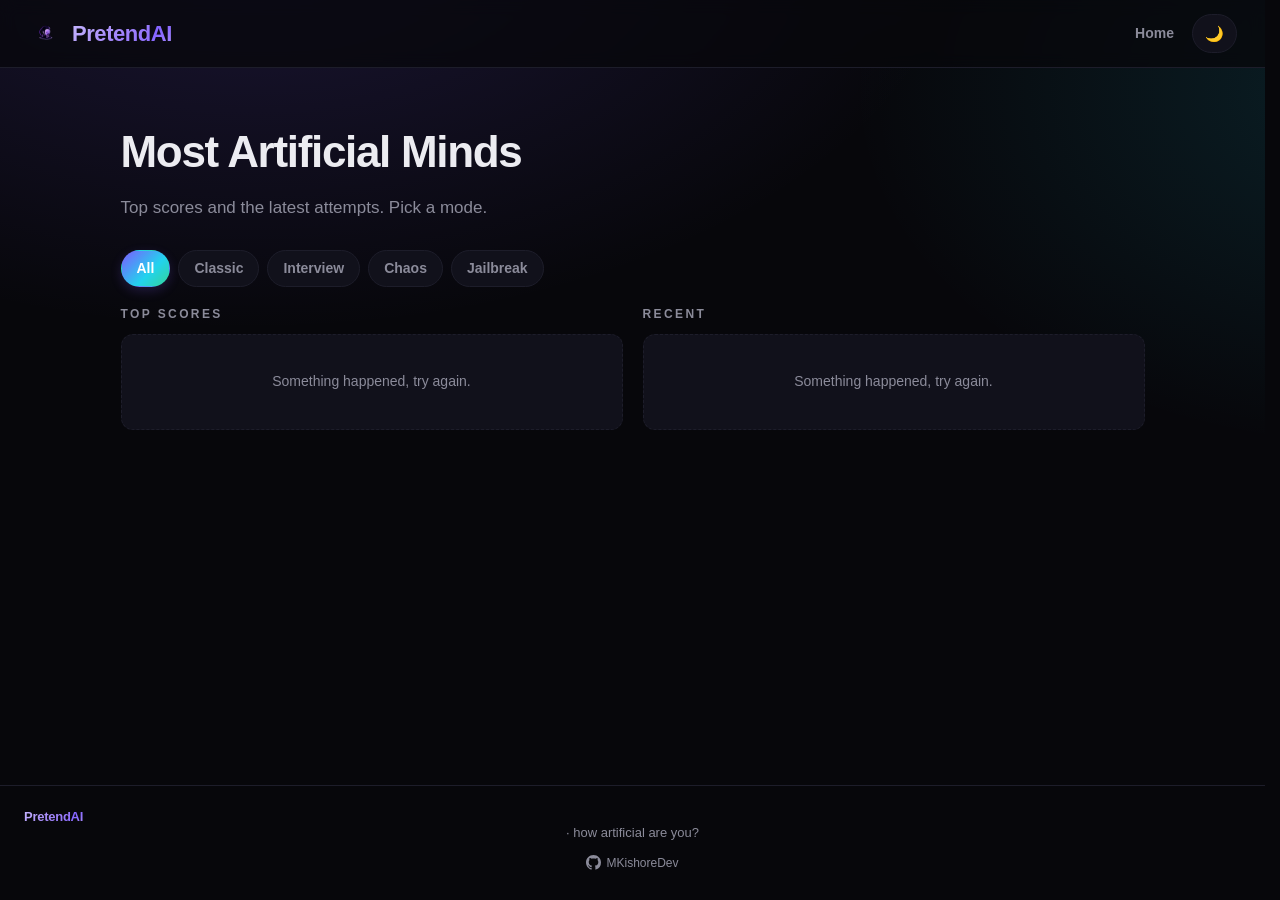
==== commit 8b61d815: "colour update" ====
--- a/static/leaderboard.html
+++ b/static/leaderboard.html
@@ -50,7 +50,7 @@
   </main>
 
   <footer>
-    <span><span style="color:var(--logo-pretend);font-weight:700">Pretend</span><span style="color:var(--logo-ai);font-weight:700">AI</span> · how artificial are you?</span>
+    <span><span class="logo-text" style="font-size:inherit"><span class="pretend">Pretend</span><span class="ai">AI</span></span> · how artificial are you?</span>
     <span style="margin-top:10px;display:block;font-size:12px">
       <a href="https://github.com/MKishoreDev" target="_blank" rel="noopener noreferrer" style="display:inline-flex;align-items:center;gap:5px;text-decoration:none;color:var(--muted);transition:color .2s">
         <svg width="15" height="15" viewBox="0 0 16 16" fill="currentColor"><path d="M8 0C3.58 0 0 3.58 0 8c0 3.54 2.29 6.53 5.47 7.59.4.07.55-.17.55-.38 0-.19-.01-.82-.01-1.49-2.01.37-2.53-.49-2.69-.94-.09-.23-.48-.94-.82-1.13-.28-.15-.68-.52-.01-.53.63-.01 1.08.58 1.23.82.72 1.21 1.87.87 2.33.66.07-.52.28-.87.51-1.07-1.78-.2-3.64-.89-3.64-3.95 0-.87.31-1.59.82-2.15-.08-.2-.36-1.02.08-2.12 0 0 .67-.21 2.2.82.64-.18 1.32-.27 2-.27.68 0 1.36.09 2 .27 1.53-1.04 2.2-.82 2.2-.82.44 1.1.16 1.92.08 2.12.51.56.82 1.27.82 2.15 0 3.07-1.87 3.75-3.65 3.95.29.25.54.73.54 1.48 0 1.07-.01 1.93-.01 2.2 0 .21.15.46.55.38A8.012 8.012 0 0 0 16 8c0-4.42-3.58-8-8-8z"/></svg>
@@ -126,4 +126,4 @@
     load('all');
   </script>
 </body>
-</html>
+</html>
--- a/static/css/styles.css
+++ b/static/css/styles.css
@@ -3,12 +3,10 @@
   --text:#ececf1; --muted:#8b8b9a; --accent:#7c5cff; --accent2:#22d3ee;
   --good:#34d399; --bad:#f87171; --glow:0 0 60px rgba(124,92,255,.35);
   --grad:linear-gradient(135deg,#7c5cff 0%,#22d3ee 60%,#34d399 100%);
-  --logo-pretend:#a78bfa; --logo-ai:#22d3ee;
 }
 html.light-mode {
   --bg:#f9f9fb; --bg2:#f0f0f5; --panel:#ffffff; --panel2:#f8f8fc; --line:#e0e0e8;
   --text:#111111; --muted:#5a5a66; --accent:#6d28d9; --accent2:#0891b2;
-  --logo-pretend:#7c3aed; --logo-ai:#0891b2;
 }
 html.light-mode body {
   background:radial-gradient(1200px 700px at 20% -10%, rgba(124,92,255,.08), transparent 60%),
@@ -38,8 +36,12 @@
 .logo-img{height:36px;width:36px;object-fit:contain;display:block;flex-shrink:0}
 @media (max-width:640px){.logo-img{height:30px;width:30px}}
 .logo-text{display:flex;align-items:center;gap:0;font-size:22px;font-weight:800;letter-spacing:-.02em;line-height:1;user-select:none}
-.logo-text .pretend{color:var(--logo-pretend)}
-.logo-text .ai{color:var(--logo-ai)}
+/* Dark mode logo */
+.logo-text .pretend{background:linear-gradient(135deg,#c4b5fd 0%,#a78bfa 50%,#8b6bff 100%);-webkit-background-clip:text;background-clip:text;color:transparent}
+.logo-text .ai{background:linear-gradient(135deg,#7c5cff 0%,#8b6bff 50%,#a78bfa 100%);-webkit-background-clip:text;background-clip:text;color:transparent}
+/* Light mode logo */
+html.light-mode .logo-text .pretend{background:linear-gradient(135deg,#060814 0%,#0b1020 50%,#111827 100%);-webkit-background-clip:text;background-clip:text;color:transparent}
+html.light-mode .logo-text .ai{background:linear-gradient(135deg,#7c5cff 0%,#8b6bff 50%,#a78bfa 100%);-webkit-background-clip:text;background-clip:text;color:transparent}
 @media (max-width:640px){.logo-text{font-size:18px}}
 
 /* ---------- nav ---------- */
@@ -370,4 +372,4 @@
 
 /* Toastify */
 .toastify{box-shadow:0 8px 32px rgba(124,92,255,.2);border-radius:10px;backdrop-filter:blur(8px);border:1px solid rgba(255,255,255,.08);font-family:inherit}
-@media (max-width:640px){.toastify{left:10px !important;right:10px !important;width:auto;transform:none !important;max-width:calc(100vw - 20px)}}
+@media (max-width:640px){.toastify{left:10px !important;right:10px !important;width:auto;transform:none !important;max-width:calc(100vw - 20px)}}
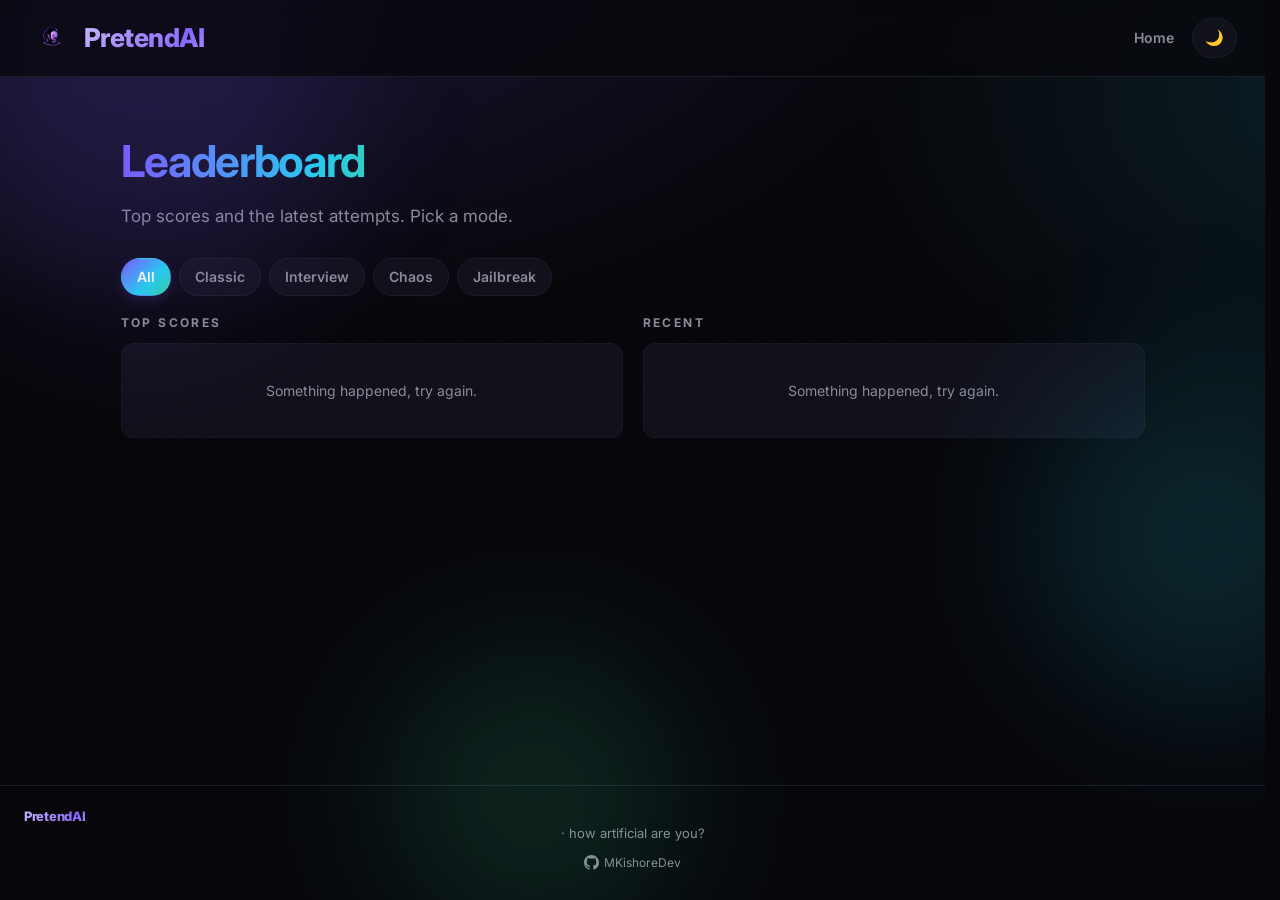
==== commit e679f90c: "feat: viral UI/UX overhaul — premium animations, hooks & gamification - CSS: Inter font, 15 new keyf" ====
--- a/static/leaderboard.html
+++ b/static/leaderboard.html
@@ -8,6 +8,11 @@
 <link rel="stylesheet" href="/static/css/styles.css" />
 </head>
 <body class="board" id="body">
+  <div class="orb-container" aria-hidden="true">
+    <div class="orb orb-1"></div>
+    <div class="orb orb-2"></div>
+    <div class="orb orb-3"></div>
+  </div>
   <header class="nav">
     <a class="logo-link" href="/" title="PretendAI">
       <img src="/assets/logo.png" alt="PretendAI" class="logo-img" />
@@ -26,7 +31,7 @@
   </nav>
 
   <main class="board-wrap">
-    <h1>Most Artificial Minds</h1>
+    <h1><span class="shimmer-text">Leaderboard</span></h1>
     <p class="sub" style="margin-top:8px">Top scores and the latest attempts. Pick a mode.</p>
 
     <div class="tabs" id="modeTabs">
--- a/static/css/styles.css
+++ b/static/css/styles.css
@@ -1,12 +1,16 @@
+@import url('https://fonts.googleapis.com/css2?family=Inter:wght@400;500;600;700;800;900&display=swap');
 :root{
   --bg:#07070b; --bg2:#0d0d14; --panel:#11111b; --panel2:#181826; --line:#1d1d2a;
   --text:#ececf1; --muted:#8b8b9a; --accent:#7c5cff; --accent2:#22d3ee;
   --good:#34d399; --bad:#f87171; --glow:0 0 60px rgba(124,92,255,.35);
   --grad:linear-gradient(135deg,#7c5cff 0%,#22d3ee 60%,#34d399 100%);
+  --fire: #ff6b35; --gold: #fbbf24; --emerald: #10b981;
+  --surface: rgba(17,17,27,0.6);
 }
 html.light-mode {
   --bg:#f9f9fb; --bg2:#f0f0f5; --panel:#ffffff; --panel2:#f8f8fc; --line:#e0e0e8;
   --text:#111111; --muted:#5a5a66; --accent:#6d28d9; --accent2:#0891b2;
+  --surface: rgba(255,255,255,0.6);
 }
 html.light-mode body {
   background:radial-gradient(1200px 700px at 20% -10%, rgba(124,92,255,.08), transparent 60%),
@@ -15,39 +19,53 @@
 }
 *{box-sizing:border-box}
 html{margin:0;padding:0;scrollbar-gutter:stable;overflow-y:scroll}
+html:has(body.play){overflow:hidden;scrollbar-gutter:auto;}
 body{
   background:radial-gradient(1200px 700px at 20% -10%, rgba(124,92,255,.18), transparent 60%),
              radial-gradient(900px 600px at 110% 10%, rgba(34,211,238,.12), transparent 60%),
              var(--bg);
   color:var(--text);
-  font:15px/1.55 ui-sans-serif,-apple-system,Segoe UI,Inter,Roboto,sans-serif;
+  font:15px/1.55 'Inter',ui-sans-serif,-apple-system,Segoe UI,Roboto,sans-serif;
   min-height:100vh;
   display:flex;
   flex-direction:column;
   margin:0;
   padding:0;
 }
+body.play{height:100dvh;min-height:unset;overflow:hidden;display:flex;flex-direction:column;}
 a{color:inherit;text-decoration:none}
 button,input,select,textarea{font:inherit;color:inherit}
 
 /* ---------- Logo: image + text ---------- */
 .logo-link{flex-shrink:0;transition:transform .2s,opacity .2s;display:flex;align-items:center;gap:8px;text-decoration:none}
 .logo-link:hover{transform:translateY(-2px);opacity:.9}
-.logo-img{height:36px;width:36px;object-fit:contain;display:block;flex-shrink:0}
-@media (max-width:640px){.logo-img{height:30px;width:30px}}
-.logo-text{display:flex;align-items:center;gap:0;font-size:22px;font-weight:800;letter-spacing:-.02em;line-height:1;user-select:none}
+.logo-img{height:48px;width:48px;object-fit:contain;display:block;flex-shrink:0}
+@media (max-width:640px){.logo-img{height:40px;width:40px}}
+.logo-text{display:flex;align-items:center;gap:0;font-size:26px;font-weight:800;letter-spacing:-.02em;line-height:1;user-select:none}
 /* Dark mode logo */
 .logo-text .pretend{background:linear-gradient(135deg,#c4b5fd 0%,#a78bfa 50%,#8b6bff 100%);-webkit-background-clip:text;background-clip:text;color:transparent}
 .logo-text .ai{background:linear-gradient(135deg,#7c5cff 0%,#8b6bff 50%,#a78bfa 100%);-webkit-background-clip:text;background-clip:text;color:transparent}
 /* Light mode logo */
 html.light-mode .logo-text .pretend{background:linear-gradient(135deg,#060814 0%,#0b1020 50%,#111827 100%);-webkit-background-clip:text;background-clip:text;color:transparent}
 html.light-mode .logo-text .ai{background:linear-gradient(135deg,#7c5cff 0%,#8b6bff 50%,#a78bfa 100%);-webkit-background-clip:text;background-clip:text;color:transparent}
-@media (max-width:640px){.logo-text{font-size:18px}}
+@media (max-width:640px){.logo-text{font-size:21px}}
 
 /* ---------- nav ---------- */
-.nav{display:flex;justify-content:space-between;align-items:center;padding:14px 28px;border-bottom:1px solid var(--line);backdrop-filter:blur(8px);position:sticky;top:0;background:rgba(7,7,11,.75);z-index:100;gap:12px;min-height:58px}
+.nav{display:flex;justify-content:space-between;align-items:center;padding:14px 28px;border-bottom:1px solid var(--line);backdrop-filter:blur(8px);position:sticky;top:0;background:rgba(7,7,11,.75);z-index:100;gap:12px;flex-shrink:0;}
 html.light-mode .nav{background:rgba(249,249,251,.88)}
-@media (max-width:640px){.nav{padding:12px 14px;min-height:52px}}
+body.play .nav{position:relative;top:auto;}
+@media (max-width:640px){.nav{padding:10px 14px;}}
+body.play .nav{padding:8px 14px;gap:8px;}
+body.play .logo-img{height:36px;width:36px;}
+body.play .logo-text{font-size:20px;}
+@media (max-width:480px){
+  body.play .mode-pill{display:none;}
+  body.play .logo-text{font-size:17px;}
+  body.play .logo-img{height:32px;width:32px;}
+  body.play .timer{font-size:13px;padding:5px 10px;}
+  body.play .theme-toggle{padding:5px 9px;font-size:13px;}
+  body.play #themeToggle{display:none;}
+}
 .nav-right{display:flex;gap:10px;align-items:center}
 .nav nav{display:flex;gap:6px;align-items:center}
 .nav nav a{color:var(--muted);transition:all .2s;font-weight:600;font-size:14px;padding:6px 12px;border-radius:8px}
@@ -254,8 +272,8 @@
 .timer.danger{color:#dc2626;border-color:#dc2626;animation:pulse .4s ease-in-out infinite}
 @keyframes pulse{0%,100%{opacity:1}50%{opacity:.6}}
 
-.chat-wrap{max-width:820px;margin:0 auto;padding:16px 16px 0;display:flex;flex-direction:column;width:100%;height:calc(100dvh - 58px);overflow:hidden}
-@media (max-width:640px){.chat-wrap{padding:10px 10px 0;height:calc(100dvh - 52px)}}
+.chat-wrap{max-width:820px;margin:0 auto;padding:16px 16px 0;display:flex;flex-direction:column;width:100%;flex:1;overflow:hidden;min-height:0;}
+@media (max-width:640px){.chat-wrap{padding:10px 10px 0;}}
 .chat{flex:1;overflow-y:auto;overflow-x:hidden;display:flex;flex-direction:column;gap:12px;padding:6px 2px 10px;scrollbar-gutter:stable}
 .msg{max-width:82%;padding:11px 15px;border-radius:18px;white-space:pre-wrap;word-wrap:break-word;animation:msgIn .22s ease;line-height:1.55}
 @media (max-width:640px){.msg{max-width:92%;padding:9px 12px;font-size:14px;border-radius:14px}}
@@ -337,11 +355,33 @@
   color:#ececf1;font:14px/1.5 ui-sans-serif,-apple-system,Segoe UI,Inter,sans-serif;
   border:1px solid #2a2a40;border-radius:24px;padding:28px;
 }
+/* Light mode stats card */
+html.light-mode .x-card, html.light-mode .x-chat{
+  background:linear-gradient(160deg,#f9f9fb 0%,#eeeef8 100%);
+  color:#111111;border:1px solid #d0d0e0;
+}
+html.light-mode .x-mode{color:#5a5a66;border-color:#c0c0d0}
+html.light-mode .x-name{color:#5a5a66}
+html.light-mode .x-score small{color:#5a5a66;-webkit-text-fill-color:#5a5a66}
+html.light-mode .x-bar{color:#5a5a66}
+html.light-mode .x-track{background:#dcdce8}
+html.light-mode .x-meta span{color:#5a5a66}
+html.light-mode .x-meta{border-top-color:#d0d0e0}
+html.light-mode .x-head{border-bottom-color:#d0d0e0}
+html.light-mode .x-verdict{color:#333344}
+html.light-mode .x-who{color:#5a5a66}
+html.light-mode .x-msg.ai_user{background:#ebebf5;border-color:#d0d0e0}
+html.light-mode .x-footer{border-top-color:#d0d0e0}
+html.light-mode .x-footer-tagline{color:#5a5a66}
+html.light-mode .x-footer-brand .xb-pretend{background:linear-gradient(135deg,#060814 0%,#0b1020 50%,#111827 100%);-webkit-background-clip:text;background-clip:text;color:transparent}
+html.light-mode .x-footer-brand .xb-ai{background:linear-gradient(135deg,#7c5cff 0%,#8b6bff 50%,#a78bfa 100%);-webkit-background-clip:text;background-clip:text;color:transparent}
+html.light-mode .x-brand .xb-pretend{background:linear-gradient(135deg,#060814 0%,#0b1020 50%,#111827 100%);-webkit-background-clip:text;background-clip:text;color:transparent}
+html.light-mode .x-brand .xb-ai{background:linear-gradient(135deg,#7c5cff 0%,#8b6bff 50%,#a78bfa 100%);-webkit-background-clip:text;background-clip:text;color:transparent}
 .x-head{display:flex;justify-content:space-between;align-items:center;margin-bottom:14px}
 .x-brand{font-weight:800;display:flex;align-items:center;gap:6px;font-size:18px;letter-spacing:-.01em}
 .x-logo-img{width:28px;height:28px;object-fit:contain;display:block;flex-shrink:0}
-.x-brand .xb-pretend{color:#a78bfa}
-.x-brand .xb-ai{color:#22d3ee}
+.x-brand .xb-pretend{background:linear-gradient(135deg,#c4b5fd 0%,#a78bfa 50%,#8b6bff 100%);-webkit-background-clip:text;background-clip:text;color:transparent}
+.x-brand .xb-ai{background:linear-gradient(135deg,#7c5cff 0%,#8b6bff 50%,#a78bfa 100%);-webkit-background-clip:text;background-clip:text;color:transparent}
 .x-mode{font-size:11px;letter-spacing:.2em;text-transform:uppercase;color:#8b8b9a;border:1px solid #2a2a40;padding:4px 10px;border-radius:999px}
 .x-name{font-size:14px;color:#8b8b9a;margin-bottom:4px}
 .x-score{font-size:80px;font-weight:800;letter-spacing:-.04em;line-height:1;background:linear-gradient(135deg,#7c5cff,#22d3ee,#34d399);-webkit-background-clip:text;background-clip:text;color:transparent}
@@ -357,8 +397,8 @@
 .x-meta b{font-size:17px}
 .x-meta span{color:#8b8b9a;font-size:11px;text-transform:uppercase;letter-spacing:.12em}
 .x-footer-brand{display:flex;align-items:center;gap:6px;font-weight:800;font-size:14px}
-.x-footer-brand .xb-pretend{color:#a78bfa}
-.x-footer-brand .xb-ai{color:#22d3ee}
+.x-footer-brand .xb-pretend{background:linear-gradient(135deg,#c4b5fd 0%,#a78bfa 50%,#8b6bff 100%);-webkit-background-clip:text;background-clip:text;color:transparent}
+.x-footer-brand .xb-ai{background:linear-gradient(135deg,#7c5cff 0%,#8b6bff 50%,#a78bfa 100%);-webkit-background-clip:text;background-clip:text;color:transparent}
 .x-footer-tagline{font-size:11px;color:#8b8b9a;margin-top:2px}
 
 .x-chat{width:600px}
@@ -370,6 +410,196 @@
 .x-text{white-space:pre-wrap;word-wrap:break-word;font-size:13px}
 .x-footer{display:flex;align-items:center;justify-content:space-between;border-top:1px solid #2a2a40;padding-top:12px}
 
+/* --- Viral UI Animations --- */
+@keyframes shimmer {
+  0% { background-position: -200% center; }
+  100% { background-position: 200% center; }
+}
+@keyframes float {
+  0%, 100% { transform: translateY(0); }
+  50% { transform: translateY(-12px); }
+}
+@keyframes gradientShift {
+  0% { background-position: 0% 50%; }
+  50% { background-position: 100% 50%; }
+  100% { background-position: 0% 50%; }
+}
+@keyframes borderGlow {
+  0%, 100% { border-color: rgba(124,92,255,0.3); box-shadow: 0 0 15px rgba(124,92,255,0.1); }
+  50% { border-color: rgba(34,211,238,0.5); box-shadow: 0 0 25px rgba(34,211,238,0.15); }
+}
+@keyframes shake {
+  0%, 100% { transform: translateX(0); }
+  25% { transform: translateX(-3px); }
+  75% { transform: translateX(3px); }
+}
+@keyframes revealUp {
+  from { opacity: 0; transform: translateY(30px) scale(0.95); }
+  to { opacity: 1; transform: translateY(0) scale(1); }
+}
+@keyframes countUp {
+  from { opacity: 0; transform: translateY(20px); filter: blur(4px); }
+  to { opacity: 1; transform: translateY(0); filter: blur(0); }
+}
+@keyframes orbFloat1 {
+  0%, 100% { transform: translate(0, 0) scale(1); }
+  33% { transform: translate(30px, -40px) scale(1.1); }
+  66% { transform: translate(-20px, 20px) scale(0.95); }
+}
+@keyframes orbFloat2 {
+  0%, 100% { transform: translate(0, 0) scale(1); }
+  33% { transform: translate(-40px, 30px) scale(0.9); }
+  66% { transform: translate(25px, -25px) scale(1.05); }
+}
+@keyframes stampIn {
+  0% { transform: scale(3) rotate(-15deg); opacity: 0; }
+  60% { transform: scale(0.9) rotate(2deg); opacity: 1; }
+  80% { transform: scale(1.05) rotate(-1deg); }
+  100% { transform: scale(1) rotate(0); }
+}
+@keyframes confettiDrop {
+  0% { transform: translateY(-100%) rotate(0deg); opacity: 1; }
+  100% { transform: translateY(100vh) rotate(720deg); opacity: 0; }
+}
+@keyframes edgePulse {
+  0%, 100% { opacity: 0.3; }
+  50% { opacity: 0.7; }
+}
+@keyframes neuralPulse {
+  0%, 100% { transform: scaleX(1); opacity: 0.4; }
+  50% { transform: scaleX(1.5); opacity: 1; }
+}
+@keyframes staggerIn {
+  from { opacity: 0; transform: translateX(-20px); }
+  to { opacity: 1; transform: translateX(0); }
+}
+
+/* --- Viral UI Utilities --- */
+.shimmer-text {
+  background: linear-gradient(90deg, var(--accent) 0%, var(--accent2) 40%, var(--good) 60%, var(--accent) 100%);
+  background-size: 200% auto;
+  -webkit-background-clip: text; background-clip: text; color: transparent;
+  animation: shimmer 3s linear infinite;
+}
+html.light-mode .shimmer-text {
+  background: linear-gradient(90deg, #6d28d9 0%, #0891b2 40%, #059669 60%, #6d28d9 100%);
+  background-size: 200% auto;
+  -webkit-background-clip: text; background-clip: text; color: transparent;
+}
+
+.glass { background: var(--surface); backdrop-filter: blur(16px); -webkit-backdrop-filter: blur(16px); border: 1px solid rgba(255,255,255,0.06); }
+html.light-mode .glass { border-color: rgba(0,0,0,0.06); }
+
+.glow-border { animation: borderGlow 3s ease-in-out infinite; }
+
+/* --- Floating Orbs Background --- */
+.orb-container { position: fixed; inset: 0; pointer-events: none; z-index: 0; overflow: hidden; }
+.orb { position: absolute; border-radius: 50%; filter: blur(80px); opacity: 0.15; }
+.orb-1 { width: 400px; height: 400px; background: var(--accent); top: -10%; left: -5%; animation: orbFloat1 20s ease-in-out infinite; }
+.orb-2 { width: 350px; height: 350px; background: var(--accent2); top: 40%; right: -8%; animation: orbFloat2 25s ease-in-out infinite; }
+.orb-3 { width: 300px; height: 300px; background: var(--good); bottom: -5%; left: 30%; animation: orbFloat1 22s ease-in-out infinite reverse; }
+html.light-mode .orb { opacity: 0.08; }
+@media (max-width: 768px) { .orb { filter: blur(60px); opacity: 0.1; } .orb-1 { width: 250px; height: 250px; } .orb-2 { width: 200px; height: 200px; } .orb-3 { width: 180px; height: 180px; } }
+
+/* --- Live Stats Bar --- */
+.stats-bar { max-width: 1080px; margin: 0 auto; padding: 0 28px; width: 100%; }
+.stats-inner { display: flex; justify-content: center; gap: 32px; flex-wrap: wrap; padding: 20px 28px; border-radius: 16px; background: var(--surface); backdrop-filter: blur(16px); border: 1px solid var(--line); }
+.stat-item { display: flex; flex-direction: column; align-items: center; gap: 4px; }
+.stat-num { font-size: 28px; font-weight: 800; letter-spacing: -0.03em; background: var(--grad); -webkit-background-clip: text; background-clip: text; color: transparent; font-variant-numeric: tabular-nums; }
+.stat-label { font-size: 12px; color: var(--muted); text-transform: uppercase; letter-spacing: 0.15em; font-weight: 600; }
+@media (max-width: 640px) { .stats-inner { gap: 20px; padding: 16px; } .stat-num { font-size: 22px; } }
+
+/* --- Daily Banner Premium --- */
+.daily-banner { position: relative; overflow: hidden; background: linear-gradient(135deg, rgba(124,92,255,0.15), rgba(255,107,107,0.15)); border: 1px solid rgba(124,92,255,0.3); border-radius: 16px; padding: 18px 22px; margin-bottom: 22px; backdrop-filter: blur(12px); animation: borderGlow 4s ease-in-out infinite; }
+.daily-banner::before { content: ''; position: absolute; inset: 0; background: linear-gradient(90deg, transparent, rgba(124,92,255,0.08), transparent); animation: shimmer 4s linear infinite; background-size: 200% 100%; pointer-events: none; border-radius: inherit; }
+.daily-badge { display: inline-flex; align-items: center; gap: 6px; background: linear-gradient(135deg, #7c5cff, #ff6b6b); color: #fff; font-size: 11px; font-weight: 700; padding: 4px 12px; border-radius: 100px; text-transform: uppercase; letter-spacing: 0.5px; }
+.daily-badge .live-dot { width: 6px; height: 6px; border-radius: 50%; background: #34d399; animation: pulse 1.5s ease-in-out infinite; flex-shrink: 0; }
+.daily-countdown { font-variant-numeric: tabular-nums; font-weight: 700; font-size: 14px; color: var(--accent); }
+@media (max-width: 640px) { .daily-banner { padding: 14px 16px; } }
+
+/* --- Enhanced Mode Cards --- */
+.mode-card { position: relative; overflow: hidden; }
+.mode-card::before { content: ''; position: absolute; inset: 0; background: linear-gradient(135deg, rgba(124,92,255,0.05), transparent); opacity: 0; transition: opacity 0.3s; border-radius: inherit; }
+.mode-card:hover::before { opacity: 1; }
+.mode-card .popular-badge { position: absolute; top: 10px; right: 10px; background: linear-gradient(135deg, #fbbf24, #f59e0b); color: #000; font-size: 10px; font-weight: 700; padding: 3px 8px; border-radius: 6px; text-transform: uppercase; letter-spacing: 0.5px; }
+
+/* --- Rank Tier Glow --- */
+.rank-grid .tier-human { border-left: 3px solid #6b7280; }
+.rank-grid .tier-chatbot { border-left: 3px solid #3b82f6; }
+.rank-grid .tier-assistant { border-left: 3px solid #8b5cf6; }
+.rank-grid .tier-gpt { border-left: 3px solid #a78bfa; }
+.rank-grid .tier-advanced { border-left: 3px solid #22d3ee; box-shadow: 0 0 20px rgba(34,211,238,0.1); }
+.rank-grid .tier-synthetic { background: linear-gradient(135deg, rgba(124,92,255,0.3), rgba(34,211,238,0.2)); border: 1px solid transparent; box-shadow: 0 0 30px rgba(124,92,255,0.2); animation: borderGlow 3s ease-in-out infinite; }
+
+/* --- Play Page: Timer Progress Bar --- */
+.timer-progress { position: fixed; top: 0; left: 0; right: 0; height: 3px; z-index: 999; background: rgba(124,92,255,0.1); }
+.timer-progress .timer-fill { height: 100%; background: var(--grad); transition: width 1s linear; border-radius: 0 2px 2px 0; }
+.timer-progress .timer-fill.warn { background: linear-gradient(90deg, #f59e0b, #fbbf24); }
+.timer-progress .timer-fill.danger { background: linear-gradient(90deg, #dc2626, #f87171); }
+
+/* --- Play Page: Edge Glow --- */
+.edge-glow { position: fixed; inset: 0; pointer-events: none; z-index: 1; transition: opacity 0.5s; opacity: 0; }
+.edge-glow.active { opacity: 1; }
+.edge-glow.warn { box-shadow: inset 0 0 80px rgba(245,158,11,0.08); animation: edgePulse 2s ease-in-out infinite; }
+.edge-glow.danger { box-shadow: inset 0 0 100px rgba(220,38,38,0.12); animation: edgePulse 1s ease-in-out infinite; }
+
+/* --- Neural Typing Indicator --- */
+.neural-typing { display: flex; align-items: center; gap: 3px; padding: 13px 16px; }
+.neural-bar { width: 3px; height: 16px; border-radius: 2px; background: var(--accent); animation: neuralPulse 1.2s ease-in-out infinite; }
+.neural-bar:nth-child(2) { animation-delay: 0.15s; height: 22px; }
+.neural-bar:nth-child(3) { animation-delay: 0.3s; height: 12px; }
+.neural-bar:nth-child(4) { animation-delay: 0.45s; height: 20px; }
+.neural-bar:nth-child(5) { animation-delay: 0.6s; height: 14px; }
+
+/* --- Turn Counter --- */
+.turn-counter { font-size: 12px; color: var(--muted); font-weight: 600; background: var(--panel); border: 1px solid var(--line); padding: 4px 10px; border-radius: 999px; font-variant-numeric: tabular-nums; white-space: nowrap; }
+
+/* --- Confetti --- */
+.confetti-container { position: fixed; inset: 0; pointer-events: none; z-index: 9998; overflow: hidden; }
+.confetti-piece { position: absolute; width: 10px; height: 10px; top: -20px; animation: confettiDrop linear forwards; }
+
+/* --- Score Reveal --- */
+.score-reveal { animation: countUp 0.8s cubic-bezier(0.16, 1, 0.3, 1) forwards; }
+.rank-stamp { animation: stampIn 0.6s cubic-bezier(0.34, 1.56, 0.64, 1) 0.4s both; }
+
+/* --- Leaderboard Stagger --- */
+.board-list li { animation: staggerIn 0.4s ease-out backwards; }
+.board-list li:nth-child(1) { animation-delay: 0.05s; }
+.board-list li:nth-child(2) { animation-delay: 0.1s; }
+.board-list li:nth-child(3) { animation-delay: 0.15s; }
+.board-list li:nth-child(4) { animation-delay: 0.2s; }
+.board-list li:nth-child(5) { animation-delay: 0.25s; }
+.board-list li:nth-child(6) { animation-delay: 0.3s; }
+.board-list li:nth-child(7) { animation-delay: 0.35s; }
+.board-list li:nth-child(8) { animation-delay: 0.4s; }
+.board-list li:nth-child(9) { animation-delay: 0.45s; }
+.board-list li:nth-child(10) { animation-delay: 0.5s; }
+
+/* --- Leaderboard Medals --- */
+.board-list li:nth-child(1)::before { content: '👑'; font-size: 16px; }
+.board-list li:nth-child(2)::before { content: '🥈'; font-size: 14px; }
+.board-list li:nth-child(3)::before { content: '🥉'; font-size: 14px; }
+.lb-item:first-child .lb-rank { font-size: 0; }
+.lb-item:first-child .lb-rank::after { content: '👑'; font-size: 16px; }
+.lb-item:nth-child(2) .lb-rank { font-size: 0; }
+.lb-item:nth-child(2) .lb-rank::after { content: '🥈'; font-size: 14px; }
+.lb-item:nth-child(3) .lb-rank { font-size: 0; }
+.lb-item:nth-child(3) .lb-rank::after { content: '🥉'; font-size: 14px; }
+
+/* --- Typewriter --- */
+.typewriter-cursor { display: inline-block; width: 2px; height: 1em; background: var(--accent2); margin-left: 2px; vertical-align: -2px; animation: blink 0.8s step-end infinite; }
+
+/* --- Pulsing CTA --- */
+.cta-pulse { position: relative; }
+.cta-pulse::after { content: ''; position: absolute; inset: -3px; border-radius: inherit; background: var(--grad); opacity: 0; z-index: -1; animation: pulse-glow 2.5s ease-in-out infinite; filter: blur(8px); }
+
+/* --- Share button pulse --- */
+.share-pulse { animation: pulse-glow 2s ease-in-out infinite; position: relative; }
+.share-pulse::before { content: ''; position: absolute; inset: -2px; border-radius: inherit; background: linear-gradient(135deg,#7c5cff,#ff6b6b); z-index: -1; filter: blur(10px); opacity: 0.5; animation: pulse-glow 2s ease-in-out infinite; }
+
+/* --- Timer shake when danger --- */
+.timer.danger { animation: shake 0.3s ease-in-out infinite, pulse 0.4s ease-in-out infinite; }
+
 /* Toastify */
 .toastify{box-shadow:0 8px 32px rgba(124,92,255,.2);border-radius:10px;backdrop-filter:blur(8px);border:1px solid rgba(255,255,255,.08);font-family:inherit}
 @media (max-width:640px){.toastify{left:10px !important;right:10px !important;width:auto;transform:none !important;max-width:calc(100vw - 20px)}}
